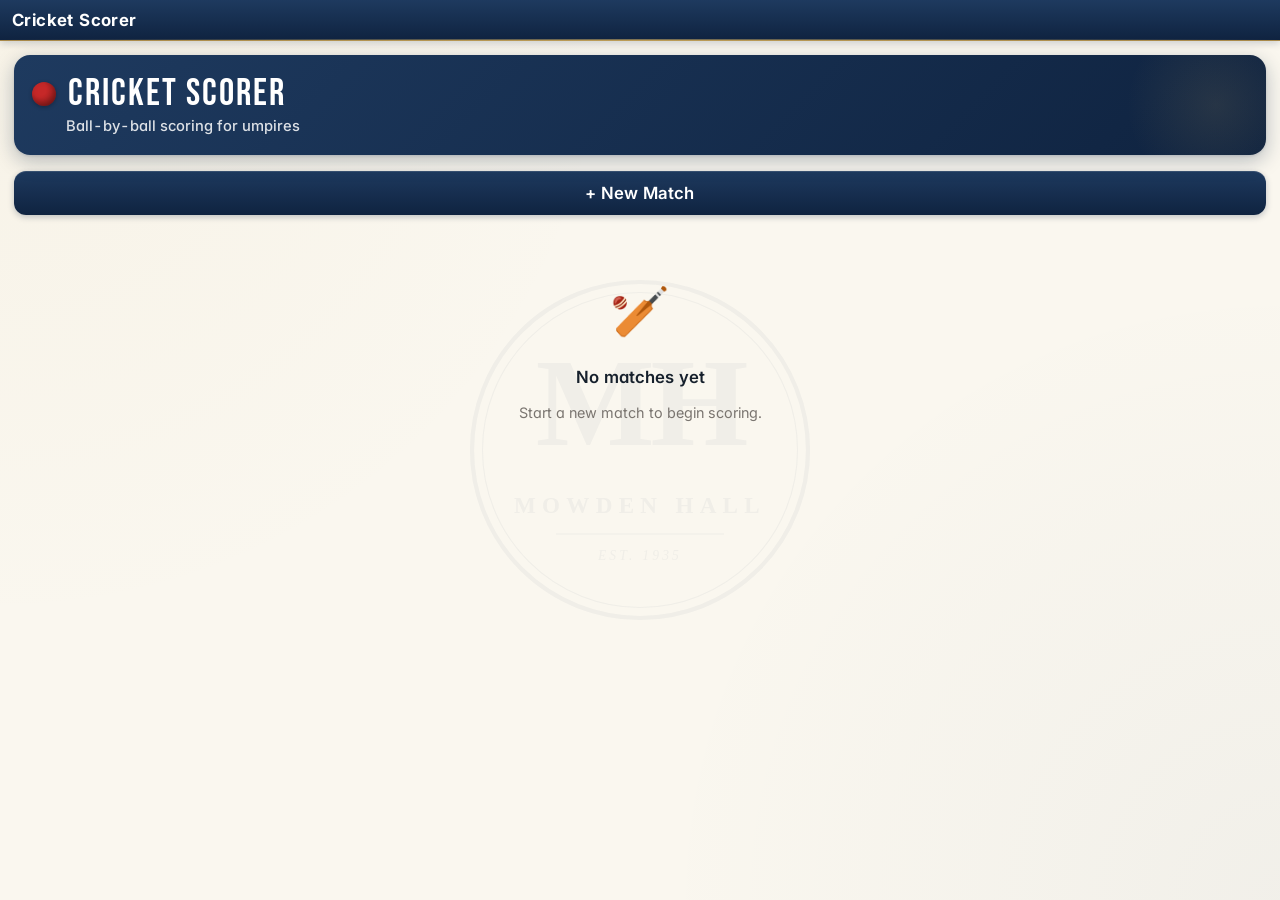
==== index.html @ ed1f0951 "Swap typography to Inter (body) + Bebas Neue (scores, hero, result banner)" ====
<!DOCTYPE html>
<html lang="en">
<head>
<meta charset="UTF-8">
<meta name="viewport" content="width=device-width, initial-scale=1.0, viewport-fit=cover, maximum-scale=1.0, user-scalable=no">
<meta name="apple-mobile-web-app-capable" content="yes">
<meta name="apple-mobile-web-app-status-bar-style" content="black-translucent">
<meta name="apple-mobile-web-app-title" content="Cricket">
<meta name="theme-color" content="#1e3a5f">
<link rel="manifest" href="manifest.json">
<link rel="apple-touch-icon" href="icon-192.png">
<link rel="preconnect" href="https://fonts.googleapis.com">
<link rel="preconnect" href="https://fonts.gstatic.com" crossorigin>
<link href="https://fonts.googleapis.com/css2?family=Bebas+Neue&family=Inter:wght@400;500;600;700;800&display=swap" rel="stylesheet">
<script src="jspdf.umd.min.js"></script>
<script src="jspdf.plugin.autotable.min.js"></script>
<title>Cricket Scorer</title>
<style>
:root {
  /* Brand */
  --navy: #1e3a5f;
  --navy-deep: #0f2340;
  --navy-mid: #2a4d7a;
  --gold: #c9a961;
  --gold-bright: #e0bb6e;
  --gold-deep: #a88848;

  /* Surfaces */
  --bg: #faf7ef;
  --bg-warm: #f3eddc;
  --card: #ffffff;

  /* Text */
  --ink: #16202c;
  --ink-soft: #3a4452;
  --muted: #7a7570;

  /* Lines */
  --line: #ebe4d2;
  --line-strong: #d8d0b8;

  /* Semantic */
  --red: #c62828;
  --red-deep: #8e1a1a;
  --green: #2e7d32;
  --live: #16c46c;
  --amber: #f9a825;

  /* Shadows */
  --shadow-sm: 0 1px 2px rgba(15, 35, 64, 0.05), 0 1px 1px rgba(15, 35, 64, 0.03);
  --shadow-md: 0 2px 6px rgba(15, 35, 64, 0.07), 0 1px 3px rgba(15, 35, 64, 0.04);
  --shadow-lg: 0 8px 24px rgba(15, 35, 64, 0.10), 0 2px 6px rgba(15, 35, 64, 0.06);
  --shadow-navy: 0 6px 20px rgba(15, 35, 64, 0.28), 0 1px 3px rgba(15, 35, 64, 0.12);
  --shadow-gold: 0 4px 14px rgba(201, 169, 97, 0.32);
}
* { box-sizing: border-box; -webkit-tap-highlight-color: transparent; }
html, body {
  margin: 0; padding: 0; height: 100%; overflow-x: hidden;
  font-family: 'Inter', -apple-system, BlinkMacSystemFont, system-ui, sans-serif;
  background: var(--bg);
  background-image:
    radial-gradient(circle at 0% 0%, rgba(201, 169, 97, 0.06) 0%, transparent 40%),
    radial-gradient(circle at 100% 100%, rgba(30, 58, 95, 0.04) 0%, transparent 40%);
  color: var(--ink);
  -webkit-user-select: none; user-select: none;
  font-size: 16px;
  font-variant-numeric: tabular-nums;
  font-feature-settings: 'tnum' 1, 'cv11' 1;
  position: relative;
  -webkit-font-smoothing: antialiased;
  -moz-osx-font-smoothing: grayscale;
}
.display-font {
  font-family: 'Bebas Neue', 'Inter', sans-serif;
  letter-spacing: 0;
}
body::before {
  content: '';
  position: fixed;
  inset: 0;
  background-image: url('logo-watermark.svg');
  background-position: center center;
  background-repeat: no-repeat;
  background-size: min(70%, 420px) auto;
  opacity: 0.045;
  pointer-events: none;
  z-index: 0;
}
.app { position: relative; z-index: 1; }
input, textarea, select { -webkit-user-select: text; user-select: text; font-family: inherit; }
.app { min-height: 100vh; min-height: 100dvh; display: flex; flex-direction: column; padding-top: env(safe-area-inset-top); padding-bottom: env(safe-area-inset-bottom); }

/* ========== HEADER ========== */
header {
  background: linear-gradient(180deg, var(--navy) 0%, var(--navy-deep) 100%);
  color: white;
  padding: 10px 12px;
  display: flex;
  align-items: center;
  gap: 6px;
  box-shadow: 0 2px 8px rgba(15, 35, 64, 0.2);
  flex-shrink: 0;
  position: relative;
  border-bottom: 1px solid var(--gold-deep);
}
header::after {
  content: ''; position: absolute; bottom: -1px; left: 0; right: 0; height: 2px;
  background: linear-gradient(90deg, transparent 0%, var(--gold) 50%, transparent 100%);
  opacity: 0.6;
}
header h1 {
  margin: 0; font-size: 1.05rem; font-weight: 700; flex: 1;
  letter-spacing: 0.4px;
}
.icon-btn {
  background: transparent; border: none; color: white; font-size: 1.3rem;
  width: 38px; height: 38px; border-radius: 10px; cursor: pointer;
  display: flex; align-items: center; justify-content: center; padding: 0;
  transition: background 0.15s;
}
.icon-btn:active { background: rgba(255,255,255,0.15); transform: scale(0.95); }

/* ========== MAIN ========== */
main { flex: 1; overflow-y: auto; padding: 14px; min-height: 0; }
main.scoring-view {
  overflow: hidden;
  padding: 10px;
  display: flex;
  flex-direction: column;
  gap: 8px;
}
main.scoring-view .card { margin-bottom: 0; padding: 10px 12px; }
main.scoring-view .scoreboard { margin-bottom: 0; padding: 12px 14px; }

/* ========== CARDS ========== */
.card {
  background: var(--card);
  border-radius: 14px;
  padding: 14px;
  margin-bottom: 12px;
  box-shadow: var(--shadow-md);
  border: 1px solid var(--line);
}
.card h2 { margin: 0 0 8px 0; font-size: 1.1rem; color: var(--navy); font-weight: 700; letter-spacing: 0.2px; }
.card h3 { margin: 0 0 8px 0; font-size: 0.72rem; color: var(--muted); font-weight: 700; text-transform: uppercase; letter-spacing: 1px; }

/* ========== BUTTONS ========== */
.btn {
  display: inline-flex; align-items: center; justify-content: center;
  padding: 12px 16px; border-radius: 12px; border: none;
  font-family: inherit; font-size: 1rem; font-weight: 600;
  cursor: pointer;
  transition: transform 0.08s ease, box-shadow 0.15s, background 0.15s;
  min-height: 44px;
  letter-spacing: 0.2px;
}
.btn:active { transform: scale(0.97); }
.btn-primary {
  background: linear-gradient(180deg, var(--navy) 0%, var(--navy-deep) 100%);
  color: white;
  box-shadow: 0 2px 6px rgba(15, 35, 64, 0.25), inset 0 1px 0 rgba(255, 255, 255, 0.12);
}
.btn-primary:active { background: var(--navy-deep); box-shadow: var(--shadow-sm); }
.btn-secondary {
  background: white; color: var(--navy);
  border: 1.5px solid var(--navy);
  box-shadow: var(--shadow-sm);
}
.btn-secondary:active { background: var(--navy); color: white; }
.btn-danger { background: var(--red); color: white; }
.btn-ghost { background: transparent; color: var(--navy); }
.btn-full { width: 100%; }
.btn-gold {
  background: linear-gradient(180deg, var(--gold-bright) 0%, var(--gold-deep) 100%);
  color: var(--navy-deep);
  box-shadow: var(--shadow-gold), inset 0 1px 0 rgba(255, 255, 255, 0.3);
}

/* ========== FORMS ========== */
input[type="text"], input[type="number"], select, textarea {
  width: 100%; padding: 11px 12px; border: 1.5px solid var(--line);
  border-radius: 10px; font-size: 1rem; background: white;
  font-family: inherit; color: var(--ink);
  transition: border-color 0.15s, box-shadow 0.15s;
}
input:focus, select:focus, textarea:focus {
  outline: none;
  border-color: var(--navy);
  box-shadow: 0 0 0 3px rgba(30, 58, 95, 0.1);
}
label { display: block; margin-bottom: 12px; font-weight: 600; color: var(--ink-soft); }
label > span { display: block; margin-bottom: 5px; font-size: 0.78rem; color: var(--muted); text-transform: uppercase; letter-spacing: 0.8px; font-weight: 700; }

.row { display: flex; gap: 8px; }
.row > * { flex: 1; }

/* ========== HOME ========== */
.home-hero {
  background: linear-gradient(135deg, var(--navy) 0%, var(--navy-deep) 100%);
  color: white;
  border-radius: 16px;
  padding: 20px 18px;
  margin-bottom: 16px;
  box-shadow: var(--shadow-navy);
  position: relative;
  overflow: hidden;
}
.home-hero::before {
  content: '';
  position: absolute; top: -40px; right: -40px;
  width: 180px; height: 180px;
  border-radius: 50%;
  background: radial-gradient(circle, rgba(201, 169, 97, 0.12) 0%, transparent 70%);
  pointer-events: none;
}
.home-hero h1 {
  margin: 0;
  font-family: 'Bebas Neue', sans-serif;
  font-size: 2.4rem; font-weight: 400; letter-spacing: 2px;
  line-height: 1;
  display: flex; align-items: center; gap: 12px;
  text-transform: uppercase;
}
.home-hero h1::before {
  content: ''; width: 24px; height: 24px; border-radius: 50%;
  background: radial-gradient(circle at 30% 30%, var(--red) 30%, var(--red-deep) 100%);
  box-shadow: inset -2px -3px 6px rgba(0,0,0,0.3), 0 1px 4px rgba(0,0,0,0.3);
  flex-shrink: 0;
}
.home-hero p { margin: 4px 0 0 34px; opacity: 0.85; font-size: 0.92rem; font-weight: 500; }

.section-label {
  font-size: 0.72rem; color: var(--muted); text-transform: uppercase;
  letter-spacing: 1.2px; font-weight: 700;
  margin: 0 0 10px 4px;
}

.match-list { display: flex; flex-direction: column; gap: 12px; }
.match-item {
  background: white;
  border-radius: 14px;
  padding: 14px;
  box-shadow: var(--shadow-md);
  cursor: pointer;
  border: 1px solid var(--line);
  border-left: 4px solid var(--gold);
  transition: transform 0.1s, box-shadow 0.15s;
  position: relative;
  overflow: hidden;
}
.match-item:active { transform: scale(0.99); box-shadow: var(--shadow-sm); }
.match-item.in-progress { border-left-color: var(--live); }
.match-item.complete { border-left-color: var(--green); }
.match-item .teams {
  font-weight: 700; font-size: 1.15rem; color: var(--navy);
  letter-spacing: 0.2px;
}
.match-item .versus {
  color: var(--gold-deep); font-weight: 600; margin: 0 6px;
  font-size: 0.9rem;
}
.match-item .meta { font-size: 0.8rem; color: var(--muted); margin-top: 3px; letter-spacing: 0.3px; }
.match-item .scores { font-size: 0.95rem; margin-top: 8px; color: var(--ink-soft); font-weight: 500; }
.match-item .scores strong { color: var(--ink); font-weight: 700; }
.match-item .result-line {
  font-weight: 700; color: var(--green); margin-top: 6px;
  font-size: 0.92rem;
}
.match-item-actions { display: flex; gap: 4px; margin-top: 10px; }

.empty-state { text-align: center; padding: 48px 16px; color: var(--muted); }
.empty-state .icon {
  font-size: 3rem; margin-bottom: 10px;
  display: inline-block;
}

/* ========== SCOREBOARD ========== */
.scoreboard {
  background: linear-gradient(135deg, var(--navy) 0%, var(--navy-deep) 100%);
  color: white;
  border-radius: 16px;
  padding: 14px 16px;
  margin-bottom: 12px;
  box-shadow: var(--shadow-navy);
  position: relative;
  overflow: hidden;
  border: 1px solid var(--navy-deep);
}
.scoreboard::before {
  content: '';
  position: absolute; top: -40%; right: -15%;
  width: 240px; height: 240px;
  background: radial-gradient(circle, rgba(201, 169, 97, 0.10) 0%, transparent 65%);
  pointer-events: none;
}
.scoreboard::after {
  content: ''; position: absolute; bottom: 0; left: 0; right: 0; height: 2px;
  background: linear-gradient(90deg, transparent 0%, var(--gold) 50%, transparent 100%);
  opacity: 0.5;
}
.scoreboard .innings-label {
  font-size: 0.7rem; opacity: 0.92;
  letter-spacing: 1.4px; text-transform: uppercase;
  font-weight: 700;
  display: flex; align-items: center; gap: 8px;
}
.scoreboard .live-dot {
  width: 7px; height: 7px; border-radius: 50%;
  background: var(--live);
  box-shadow: 0 0 8px rgba(22, 196, 108, 0.7), 0 0 14px rgba(22, 196, 108, 0.4);
  animation: livepulse 1.6s ease-in-out infinite;
  flex-shrink: 0;
}
@keyframes livepulse {
  0%, 100% { opacity: 1; transform: scale(1); }
  50% { opacity: 0.5; transform: scale(0.7); }
}
.scoreboard .main-score {
  font-family: 'Bebas Neue', sans-serif;
  font-size: 3.2rem; font-weight: 400;
  letter-spacing: 1px; line-height: 0.95;
  margin: 6px 0 2px 0;
  display: flex; align-items: baseline; flex-wrap: wrap; gap: 0;
}
.scoreboard .main-score .runs { color: white; }
.scoreboard .main-score .slash {
  color: var(--gold-bright); font-weight: 400;
  margin: 0 6px; opacity: 0.9;
}
.scoreboard .main-score .wkts { color: white; }
.scoreboard .main-score .ov {
  font-family: 'Inter', sans-serif;
  font-size: 0.95rem; opacity: 0.78; font-weight: 500;
  margin-left: 12px; letter-spacing: 0.3px;
  align-self: center;
}
.scoreboard .target {
  font-size: 0.85rem; color: var(--gold-bright); margin-top: 3px;
  font-weight: 600; letter-spacing: 0.3px;
}
.scoreboard .pair-info {
  font-size: 0.78rem; color: var(--gold-bright); margin-top: 3px;
  font-weight: 600; letter-spacing: 0.3px; opacity: 0.95;
}

/* ========== BATTERS / BOWLER ========== */
.batters-row, .bowler-row {
  display: flex; justify-content: space-between; align-items: baseline;
  padding: 5px 0;
  border-bottom: 1px solid var(--line);
  font-size: 0.95rem;
}
.batters-row:last-child, .bowler-row:last-child { border-bottom: none; }
.batters-row .name, .bowler-row .name {
  font-weight: 600; color: var(--ink);
  display: flex; align-items: center; gap: 4px;
}
.bowler-row .name::before {
  content: ''; width: 6px; height: 6px; border-radius: 50%;
  background: var(--red); flex-shrink: 0; margin-right: 2px;
}
.batters-row .stats, .bowler-row .stats {
  color: var(--ink-soft); font-weight: 600;
  font-variant-numeric: tabular-nums;
}
.batters-row.striker .name::after {
  content: '•'; color: var(--gold); margin-left: 2px; font-size: 1.1rem;
}
.batters-row.striker { background: linear-gradient(90deg, rgba(201, 169, 97, 0.08) 0%, transparent 100%); margin: 0 -12px; padding: 5px 12px; }
.batters-row.striker .stats { color: var(--navy); font-weight: 700; }

/* ========== THIS OVER ========== */
.this-over-inline {
  display: flex; align-items: center; gap: 10px;
  padding-top: 8px; margin-top: 4px;
  border-top: 1px solid var(--line);
}
.this-over-inline .ov-label {
  font-size: 0.65rem; text-transform: uppercase; letter-spacing: 1.2px;
  color: var(--muted); font-weight: 700; flex-shrink: 0;
}
.this-over { display: flex; gap: 5px; flex-wrap: wrap; align-items: center; }
.ball-pip {
  display: inline-flex; align-items: center; justify-content: center;
  min-width: 26px; height: 26px; padding: 0 6px;
  border-radius: 50%; background: var(--bg-warm);
  font-weight: 700; font-size: 0.82rem;
  border: 1px solid var(--line-strong);
  color: var(--ink-soft);
  box-shadow: var(--shadow-sm);
  animation: pipIn 0.18s ease-out;
}
@keyframes pipIn {
  from { transform: scale(0.6); opacity: 0; }
  to { transform: scale(1); opacity: 1; }
}
.ball-pip.boundary {
  background: linear-gradient(135deg, var(--navy) 0%, var(--navy-deep) 100%);
  color: var(--gold-bright);
  border-color: var(--navy-deep);
  box-shadow: 0 1px 4px rgba(15, 35, 64, 0.3);
}
.ball-pip.wicket {
  background: linear-gradient(135deg, var(--red) 0%, var(--red-deep) 100%);
  color: white; border-color: var(--red-deep);
  box-shadow: 0 1px 4px rgba(198, 40, 40, 0.4);
}
.ball-pip.extra {
  background: linear-gradient(135deg, var(--gold-bright) 0%, var(--gold-deep) 100%);
  color: var(--navy-deep); border-color: var(--gold-deep);
  font-size: 0.72rem;
}

/* ========== RUN BUTTONS ========== */
.run-grid { display: grid; grid-template-columns: repeat(3, 1fr); gap: 7px; margin-bottom: 7px; }
.run-btn {
  height: 50px; font-size: 1.3rem; font-weight: 700;
  background: linear-gradient(180deg, #ffffff 0%, #f5efde 100%);
  color: var(--navy); border: 1.5px solid var(--line-strong);
  border-radius: 12px; cursor: pointer; font-family: inherit;
  box-shadow: var(--shadow-sm), inset 0 1px 0 rgba(255,255,255,0.5);
  transition: transform 0.08s, box-shadow 0.1s;
  font-variant-numeric: tabular-nums;
}
.run-btn:active {
  transform: scale(0.96);
  background: linear-gradient(180deg, var(--navy) 0%, var(--navy-deep) 100%);
  color: white;
}
.run-btn.boundary {
  background: linear-gradient(180deg, var(--navy) 0%, var(--navy-deep) 100%);
  color: white;
  border-color: var(--navy-deep);
  box-shadow: 0 2px 6px rgba(15, 35, 64, 0.25), inset 0 1px 0 rgba(255,255,255,0.12);
}
.run-btn.boundary:active { background: var(--navy-deep); transform: scale(0.96); }
.run-btn.six {
  background: linear-gradient(180deg, var(--gold-bright) 0%, var(--gold-deep) 100%);
  color: var(--navy-deep);
  border-color: var(--gold-deep);
  box-shadow: var(--shadow-gold), inset 0 1px 0 rgba(255,255,255,0.3);
}
.run-btn.six:active { background: var(--gold-deep); transform: scale(0.96); }

/* ========== EXTRA / WICKET BUTTONS ========== */
.extra-grid { display: grid; grid-template-columns: repeat(5, 1fr); gap: 5px; }
.extra-btn {
  height: 42px; font-size: 0.9rem; font-weight: 700;
  background: linear-gradient(180deg, #ffffff 0%, #fdf9ed 100%);
  color: var(--navy-deep);
  border: 1.5px solid var(--gold);
  border-radius: 10px; cursor: pointer; font-family: inherit;
  box-shadow: var(--shadow-sm);
  letter-spacing: 0.3px;
  transition: transform 0.08s, background 0.1s;
}
.extra-btn:active {
  background: linear-gradient(180deg, var(--gold-bright) 0%, var(--gold-deep) 100%);
  transform: scale(0.95);
}
.extra-btn.wicket {
  border-color: var(--red); color: var(--red);
  background: linear-gradient(180deg, #ffffff 0%, #fdebeb 100%);
}
.extra-btn.wicket:active {
  background: linear-gradient(180deg, var(--red) 0%, var(--red-deep) 100%);
  color: white;
}

/* ========== ACTION BAR ========== */
.action-bar {
  background: transparent;
  padding: 0;
  display: flex; gap: 6px;
  flex-shrink: 0;
}
.action-bar .btn { flex: 1; padding: 9px; font-size: 0.88rem; min-height: 38px; letter-spacing: 0.3px; }

/* ========== MODAL ========== */
.modal-backdrop {
  position: fixed; inset: 0; background: rgba(15, 35, 64, 0.55);
  z-index: 100; display: flex; align-items: flex-end; justify-content: center;
  backdrop-filter: blur(4px); -webkit-backdrop-filter: blur(4px);
  animation: fadeIn 0.18s ease;
}
@keyframes fadeIn { from { opacity: 0; } to { opacity: 1; } }
.modal {
  background: var(--bg); border-radius: 20px 20px 0 0;
  width: 100%; max-width: 500px;
  padding: 18px;
  padding-bottom: calc(18px + env(safe-area-inset-bottom));
  max-height: 88vh; overflow-y: auto;
  box-shadow: 0 -8px 30px rgba(15, 35, 64, 0.2);
  animation: slideUp 0.22s cubic-bezier(0.16, 1, 0.3, 1);
  border-top: 3px solid var(--gold);
}
@keyframes slideUp { from { transform: translateY(20px); opacity: 0.5; } to { transform: translateY(0); opacity: 1; } }
.modal h2 { margin: 0 0 12px 0; color: var(--navy); font-weight: 700; letter-spacing: 0.2px; font-size: 1.2rem; }
.modal-grid { display: grid; grid-template-columns: 1fr 1fr; gap: 8px; }
.modal-grid .btn { width: 100%; }
.modal-list { display: flex; flex-direction: column; gap: 6px; }
.modal-list .btn { justify-content: flex-start; }

/* ========== TOAST ========== */
.toast {
  position: fixed; bottom: calc(80px + env(safe-area-inset-bottom));
  left: 50%; transform: translateX(-50%);
  background: linear-gradient(180deg, var(--navy) 0%, var(--navy-deep) 100%);
  color: white; padding: 11px 18px; border-radius: 100px;
  z-index: 200; font-size: 0.9rem; font-weight: 600;
  box-shadow: var(--shadow-navy);
  border: 1px solid var(--navy-deep);
  animation: toast-in 0.2s ease;
}
@keyframes toast-in { from { opacity: 0; transform: translate(-50%, 8px); } to { opacity: 1; transform: translate(-50%, 0); } }

/* ========== FREE HIT ========== */
.free-hit-banner {
  background: linear-gradient(90deg, var(--gold) 0%, var(--gold-bright) 50%, var(--gold) 100%);
  color: var(--navy-deep);
  padding: 8px 14px; border-radius: 10px; margin-bottom: 0;
  font-weight: 800; font-size: 0.85rem; text-align: center;
  letter-spacing: 1.5px; text-transform: uppercase;
  box-shadow: var(--shadow-gold);
  animation: freeHitPulse 1.8s ease-in-out infinite;
}
@keyframes freeHitPulse {
  0%, 100% { box-shadow: 0 0 0 0 rgba(201, 169, 97, 0.5), var(--shadow-md); }
  50% { box-shadow: 0 0 0 6px rgba(201, 169, 97, 0), var(--shadow-md); }
}

/* ========== SCORECARD ========== */
.result-banner {
  background: linear-gradient(135deg, var(--gold-bright) 0%, var(--gold) 50%, var(--gold-deep) 100%);
  color: var(--navy-deep);
  border-radius: 16px;
  padding: 18px 16px;
  margin-bottom: 14px;
  text-align: center;
  box-shadow: var(--shadow-gold);
  position: relative; overflow: hidden;
  border: 1px solid var(--gold-deep);
}
.result-banner::before {
  content: ''; position: absolute; inset: 0;
  background: radial-gradient(ellipse at top, rgba(255,255,255,0.25) 0%, transparent 50%);
  pointer-events: none;
}
.result-banner h2 {
  margin: 0; color: var(--navy-deep);
  font-family: 'Bebas Neue', sans-serif;
  font-weight: 400; font-size: 1.6rem; letter-spacing: 1.5px;
  text-shadow: 0 1px 0 rgba(255,255,255,0.3);
  text-transform: uppercase;
}
.result-banner .label {
  font-size: 0.7rem; text-transform: uppercase; letter-spacing: 2px;
  margin-bottom: 4px; opacity: 0.65; font-weight: 700;
}

.innings-header {
  background: linear-gradient(90deg, var(--navy) 0%, var(--navy-mid) 100%);
  color: white;
  padding: 10px 14px;
  border-radius: 10px 10px 0 0;
  margin: 0 -14px 12px -14px;
  font-weight: 700;
  letter-spacing: 0.3px;
  display: flex; justify-content: space-between; align-items: baseline;
  border-bottom: 2px solid var(--gold);
}
.innings-header .team { font-size: 1rem; }
.innings-header .innings-score {
  font-family: 'Bebas Neue', sans-serif;
  font-size: 1.35rem; font-weight: 400; letter-spacing: 0.5px;
}

.scorecard-table { width: 100%; border-collapse: collapse; font-size: 0.92rem; }
.scorecard-table th, .scorecard-table td { padding: 7px 4px; text-align: left; border-bottom: 1px solid var(--line); }
.scorecard-table th { color: var(--muted); font-weight: 700; font-size: 0.68rem; text-transform: uppercase; letter-spacing: 1px; }
.scorecard-table td { color: var(--ink); }
.scorecard-table tbody tr:hover { background: var(--bg-warm); }
.scorecard-table td.num { text-align: right; font-variant-numeric: tabular-nums; font-weight: 600; }
.scorecard-table th.num { text-align: right; }
.scorecard-table td.name { font-weight: 600; color: var(--navy); }
.scorecard-table td.how-out { color: var(--muted); font-size: 0.85rem; font-style: italic; }

/* ========== MISC ========== */
.muted { color: var(--muted); font-size: 0.9rem; }
.center { text-align: center; }
hr { border: none; border-top: 1px solid var(--line); margin: 14px 0; }
.divider { height: 1px; background: var(--line); margin: 10px 0; }

/* ========== PILLS ========== */
.pill {
  display: inline-flex; align-items: center; gap: 4px;
  padding: 3px 9px; border-radius: 100px; font-size: 0.7rem; font-weight: 700;
  text-transform: uppercase; letter-spacing: 0.8px;
}
.pill-live {
  background: linear-gradient(135deg, var(--live) 0%, #0ea65a 100%);
  color: white;
  box-shadow: 0 1px 4px rgba(22, 196, 108, 0.3);
}
.pill-live::before {
  content: ''; width: 5px; height: 5px; background: white; border-radius: 50%;
  animation: livepulse 1.6s ease-in-out infinite;
}
.pill-done { background: var(--ink-soft); color: white; }
.pill-paused { background: linear-gradient(135deg, var(--gold-bright), var(--gold-deep)); color: var(--navy-deep); }
</style>
</head>
<body>
<div class="app" id="app"></div>
<script>
// =========================================================================
// STATE
// =========================================================================
let matches = [];      // all saved matches
let match = null;      // currently loaded match
let view = 'home';     // 'home' | 'setup' | 'scoring' | 'scorecard'
let modal = null;      // null or { type, data }
let toast = null;      // null or string
let stateHistory = []; // for undo — snapshots of match state

// =========================================================================
// STORAGE
// =========================================================================
const STORAGE_KEY = 'cricket-scoring-v1';
function saveAll() {
  try {
    localStorage.setItem(STORAGE_KEY, JSON.stringify({ matches }));
  } catch (e) { console.error('Save failed', e); }
}
function loadAll() {
  try {
    const raw = localStorage.getItem(STORAGE_KEY);
    if (raw) {
      const data = JSON.parse(raw);
      matches = data.matches || [];
      // Backward-compat: default to 2 innings for matches saved before this option existed
      matches.forEach(m => {
        if (m.totalInnings == null) m.totalInnings = 2;
        if (m.widePenalty == null) m.widePenalty = 1;
        if (m.noBallPenalty == null) m.noBallPenalty = 1;
        if (m.wideRebowled == null) m.wideRebowled = true;
        if (m.noBallRebowled == null) m.noBallRebowled = true;
      });
    }
  } catch (e) { console.error('Load failed', e); matches = []; }
}
function upsertMatch() {
  if (!match) return;
  match.updatedAt = new Date().toISOString();
  const idx = matches.findIndex(m => m.id === match.id);
  if (idx >= 0) matches[idx] = match;
  else matches.unshift(match);
  saveAll();
}

// =========================================================================
// MATCH CREATION
// =========================================================================
function createMatch(opts) {
  const now = new Date();
  const m = {
    id: 'match-' + now.getTime(),
    format: opts.format,                    // 'standard' | 'pairs'
    teamA: opts.teamA || 'Home',
    teamB: opts.teamB || 'Away',
    oversTotal: opts.oversTotal || 20,
    wicketsToOut: opts.wicketsToOut || 10,
    totalInnings: opts.totalInnings || 2,   // 1 or 2
    playersA: opts.playersA || [],
    playersB: opts.playersB || [],
    pairsConfig: opts.format === 'pairs' ? {
      pairCount: opts.pairCount || 5,
      oversPerPair: opts.oversPerPair || 4,
      runsPerWicket: -5,
      startScore: opts.startScore || 0,
    } : null,
    widePenalty: opts.widePenalty != null ? opts.widePenalty : 1,
    noBallPenalty: opts.noBallPenalty != null ? opts.noBallPenalty : 1,
    wideRebowled: opts.wideRebowled != null ? opts.wideRebowled : true,
    noBallRebowled: opts.noBallRebowled != null ? opts.noBallRebowled : true,
    tossWonBy: opts.tossWonBy,              // 'a' | 'b'
    battingFirst: opts.battingFirst,        // 'a' | 'b'
    innings: [],
    currentInnings: 0,
    result: null,
    createdAt: now.toISOString(),
    updatedAt: now.toISOString(),
  };
  m.innings.push(createInnings(m, m.battingFirst));
  return m;
}

function createInnings(m, battingTeam) {
  const players = battingTeam === 'a' ? m.playersA : m.playersB;
  const fielders = battingTeam === 'a' ? m.playersB : m.playersA;
  const ing = {
    battingTeam,
    score: m.format === 'pairs' ? m.pairsConfig.startScore : 0,
    runs: 0,                  // actual runs scored (separate from score for pairs)
    wickets: 0,
    ballsBowled: 0,           // legal balls
    extras: { wides: 0, noBalls: 0, byes: 0, legByes: 0, penalty: 0 },
    striker: 0,
    nonStriker: 1,
    batters: players.map((name, idx) => ({
      idx, name: name || `Batter ${idx+1}`,
      runs: 0, balls: 0, fours: 0, sixes: 0,
      out: false, howOut: null, in: idx < 2,
    })),
    currentBowler: null,
    previousBowler: null,
    bowlers: fielders.map((name, idx) => ({
      idx, name: name || `Bowler ${idx+1}`,
      balls: 0, runs: 0, wickets: 0, maidens: 0,
      runsThisOver: 0, ballsThisOver: 0,
    })),
    balls: [],               // log of every delivery
    thisOver: [],            // current over pips for display
    freeHit: false,
    complete: false,
  };
  if (m.format === 'pairs') {
    ing.currentPair = 0;
    ing.pairs = [];
    for (let i = 0; i < m.pairsConfig.pairCount; i++) {
      ing.pairs.push({
        idx: i,
        batters: [i*2, i*2+1],
        runs: 0, wickets: 0,
        ballsBowled: 0, complete: false,
      });
    }
  }
  return ing;
}

// =========================================================================
// SCORING LOGIC
// =========================================================================
function snapshot() {
  stateHistory.push(JSON.stringify(match));
  if (stateHistory.length > 30) stateHistory.shift();
}
function undo() {
  if (stateHistory.length === 0) { showToast('Nothing to undo'); return; }
  const prev = stateHistory.pop();
  match = JSON.parse(prev);
  upsertMatch();
  render();
}

function currentInnings() { return match.innings[match.currentInnings]; }
function currentPair() {
  const ing = currentInnings();
  if (match.format !== 'pairs') return null;
  return ing.pairs[ing.currentPair];
}
function striker() { const ing = currentInnings(); return ing.batters[ing.striker]; }
function nonStriker() { const ing = currentInnings(); return ing.batters[ing.nonStriker]; }
function bowler() {
  const ing = currentInnings();
  if (ing.currentBowler == null) return null;
  return ing.bowlers[ing.currentBowler];
}

function needBowler() { return currentInnings().currentBowler == null; }

function addRuns(runs, isExtra) {
  if (needBowler()) { promptBowler(); return; }
  snapshot();
  const ing = currentInnings();
  const b = bowler();
  const s = striker();
  ing.thisOver.push({ runs, type: 'runs' });
  ing.balls.push({ over: oversCompletedDisplay(b.balls).whole, ballInOver: oversCompletedDisplay(b.balls).part + 1, batter: s.idx, bowler: b.idx, runs, type: 'runs' });
  s.runs += runs;
  s.balls += 1;
  if (runs === 4) s.fours += 1;
  if (runs === 6) s.sixes += 1;
  b.runs += runs;
  b.balls += 1;
  b.runsThisOver += runs;
  b.ballsThisOver += 1;
  ing.runs += runs;
  ing.score += runs;
  ing.ballsBowled += 1;
  if (match.format === 'pairs') {
    const p = currentPair();
    p.runs += runs;
    p.ballsBowled += 1;
  }
  if (runs % 2 === 1) swapStrike();
  ing.freeHit = false;
  postBall();
}

function addExtra(type, runs) {
  if (needBowler()) { promptBowler(); return; }
  snapshot();
  const ing = currentInnings();
  const b = bowler();
  const s = striker();
  // type: 'wd' | 'nb' | 'b' | 'lb'
  // runs: total runs on the delivery (for wd/nb, the +runs ON TOP of the 1-run penalty; for b/lb, just the byes)
  let label = '';
  if (type === 'wd') {
    const widePenalty = match.widePenalty != null ? match.widePenalty : 1;
    const wideRuns = widePenalty + runs;
    ing.extras.wides += wideRuns;
    ing.runs += wideRuns;
    ing.score += wideRuns;
    b.runs += wideRuns;
    b.runsThisOver += wideRuns;
    if (match.format === 'pairs') {
      const p = currentPair();
      p.runs += wideRuns;
    }
    label = runs > 0 ? `${wideRuns}wd` : (widePenalty > 1 ? `${widePenalty}wd` : 'wd');
    if (runs % 2 === 1) swapStrike();
    ing.thisOver.push({ runs: wideRuns, type: 'extra', label });
    ing.balls.push({ batter: s.idx, bowler: b.idx, runs: wideRuns, type: 'wide', label });
    // If not re-bowled, count as a ball
    if (match.wideRebowled === false) {
      b.balls += 1;
      b.ballsThisOver += 1;
      ing.ballsBowled += 1;
      if (match.format === 'pairs') currentPair().ballsBowled += 1;
    }
  } else if (type === 'nb') {
    const nbPenalty = match.noBallPenalty != null ? match.noBallPenalty : 1;
    const nbRuns = nbPenalty + runs;
    ing.extras.noBalls += nbPenalty;
    ing.runs += nbRuns;
    ing.score += nbRuns;
    b.runs += nbRuns;
    b.runsThisOver += nbRuns;
    s.balls += 1;     // striker faces a no-ball
    s.runs += runs;   // runs off the bat
    if (match.format === 'pairs') {
      const p = currentPair();
      p.runs += nbRuns;
    }
    label = runs > 0 ? `${nbRuns}nb` : (nbPenalty > 1 ? `${nbPenalty}nb` : 'nb');
    if (runs % 2 === 1) swapStrike();
    ing.thisOver.push({ runs: nbRuns, type: 'extra', label });
    ing.balls.push({ batter: s.idx, bowler: b.idx, runs: nbRuns, type: 'noball', label });
    ing.freeHit = true;
    // If not re-bowled, count as a ball
    if (match.noBallRebowled === false) {
      b.balls += 1;
      b.ballsThisOver += 1;
      ing.ballsBowled += 1;
      if (match.format === 'pairs') currentPair().ballsBowled += 1;
    }
  } else if (type === 'b') {
    ing.extras.byes += runs;
    ing.runs += runs;
    ing.score += runs;
    b.balls += 1;
    b.ballsThisOver += 1;
    s.balls += 1;
    ing.ballsBowled += 1;
    if (match.format === 'pairs') {
      const p = currentPair();
      p.runs += runs;
      p.ballsBowled += 1;
    }
    label = `${runs}b`;
    if (runs % 2 === 1) swapStrike();
    ing.thisOver.push({ runs, type: 'extra', label });
    ing.balls.push({ batter: s.idx, bowler: b.idx, runs, type: 'bye', label });
    ing.freeHit = false;
  } else if (type === 'lb') {
    ing.extras.legByes += runs;
    ing.runs += runs;
    ing.score += runs;
    b.balls += 1;
    b.ballsThisOver += 1;
    s.balls += 1;
    ing.ballsBowled += 1;
    if (match.format === 'pairs') {
      const p = currentPair();
      p.runs += runs;
      p.ballsBowled += 1;
    }
    label = `${runs}lb`;
    if (runs % 2 === 1) swapStrike();
    ing.thisOver.push({ runs, type: 'extra', label });
    ing.balls.push({ batter: s.idx, bowler: b.idx, runs, type: 'legbye', label });
    ing.freeHit = false;
  }
  postBall();
}

function addWicket(howOut, batterOutPos, runsCompleted, crossed, fielderName) {
  // batterOutPos: 'striker' | 'non-striker' (mostly striker; non-striker only for run out)
  // runsCompleted: runs taken before wicket (run-outs etc.)
  // crossed: true if batters crossed before catch/run-out (affects who is on strike next)
  // fielderName: catcher's name for Caught dismissals (or null)
  if (needBowler()) { promptBowler(); return; }
  snapshot();
  const ing = currentInnings();
  const b = bowler();
  const s = striker();
  const ns = nonStriker();
  const runs = runsCompleted || 0;

  // Add the completed runs first (to striker, since they hit the ball)
  s.runs += runs;
  b.runs += runs;
  b.runsThisOver += runs;
  ing.runs += runs;
  ing.score += runs;
  if (match.format === 'pairs') {
    const p = currentPair();
    p.runs += runs;
  }

  // Mark batter out
  const outBatter = batterOutPos === 'striker' ? s : ns;
  outBatter.out = true;
  outBatter.howOut = formatHowOut(howOut, b.name, fielderName);

  // Ball counts as bowled (unless wicket on a wide/NB — handled separately)
  s.balls += 1;
  b.balls += 1;
  b.ballsThisOver += 1;
  ing.ballsBowled += 1;
  ing.wickets += 1;
  if (match.format === 'pairs') {
    const p = currentPair();
    p.ballsBowled += 1;
    p.wickets += 1;
    p.runs += match.pairsConfig.runsPerWicket;  // -5
    ing.score += match.pairsConfig.runsPerWicket;
  }

  // Bowler gets credit unless run-out / obstructing / retired-out etc.
  const bowlerCredit = !['Run out', 'Retired', 'Obstructing'].includes(howOut);
  if (bowlerCredit) b.wickets += 1;

  ing.thisOver.push({ runs, type: 'wicket', label: 'W' });
  ing.balls.push({ batter: outBatter.idx, bowler: b.idx, runs, type: 'wicket', howOut: outBatter.howOut, label: 'W' });

  ing.freeHit = false;

  // Check if all out / end of innings (standard format)
  if (match.format === 'standard' && ing.wickets >= match.wicketsToOut) {
    endInnings();
    upsertMatch();
    render();
    return;
  }

  // Pairs cricket: batter doesn't leave — they keep batting, just lose 5 runs
  if (match.format === 'pairs') {
    outBatter.out = false;
    outBatter.howOut = null;
    // Handle strike: swap if odd runs, or if batters crossed
    if (runs % 2 === 1) swapStrike();
    if (crossed && runs % 2 === 0) swapStrike();
    postBall();
    return;
  }

  // Standard: prompt for new batter, passing crossed info for strike rotation
  promptNewBatter(batterOutPos, crossed);
}

function swapStrike() {
  const ing = currentInnings();
  [ing.striker, ing.nonStriker] = [ing.nonStriker, ing.striker];
}

function formatHowOut(method, bowlerName, fielderName) {
  if (method === 'Bowled') return `b ${bowlerName}`;
  if (method === 'LBW') return `lbw b ${bowlerName}`;
  if (method === 'Caught') {
    if (!fielderName || fielderName === bowlerName) return `c & b ${bowlerName}`;
    return `c ${fielderName} b ${bowlerName}`;
  }
  if (method === 'Stumped') return `st b ${bowlerName}`;
  if (method === 'Run out') return fielderName ? `run out (${fielderName})` : 'run out';
  if (method === 'Hit wicket') return `hit wicket b ${bowlerName}`;
  if (method === 'Retired') return 'retired';
  return method;
}

function postBall() {
  // Check end of over (6 legal balls)
  const ing = currentInnings();
  const b = bowler();
  if (b && b.ballsThisOver === 6) endOver();
  // Check pairs cricket: end of pair's overs?
  if (match.format === 'pairs') {
    const p = currentPair();
    const oversBowled = Math.floor(p.ballsBowled / 6);
    if (oversBowled >= match.pairsConfig.oversPerPair && p.ballsBowled % 6 === 0) {
      p.complete = true;
      if (ing.currentPair + 1 < match.pairsConfig.pairCount) {
        ing.currentPair += 1;
        const np = currentPair();
        ing.striker = np.batters[0];
        ing.nonStriker = np.batters[1];
        ing.batters[ing.striker].in = true;
        ing.batters[ing.nonStriker].in = true;
        showToast(`Pair ${ing.currentPair + 1} of ${match.pairsConfig.pairCount} at the crease`);
      } else {
        endInnings();
        upsertMatch();
        render();
        return;
      }
    }
  }
  // Check overs completed in standard
  if (match.format === 'standard') {
    if (Math.floor(ing.ballsBowled / 6) >= match.oversTotal && ing.ballsBowled % 6 === 0) {
      endInnings();
      upsertMatch();
      render();
      return;
    }
  }
  // Check 2nd innings target reached
  if (match.currentInnings === 1) {
    const target = matchTarget();
    if (ing.score >= target) {
      endInnings();
      upsertMatch();
      render();
      return;
    }
  }
  upsertMatch();
  render();
}

function endOver() {
  const ing = currentInnings();
  const b = bowler();
  if (b.runsThisOver === 0 && b.ballsThisOver === 6) b.maidens += 1;
  b.runsThisOver = 0;
  b.ballsThisOver = 0;
  ing.thisOver = [];
  swapStrike();
  ing.previousBowler = ing.currentBowler;
  ing.currentBowler = null;
}

function endInnings() {
  const ing = currentInnings();
  ing.complete = true;
  if (match.currentInnings + 1 < match.totalInnings) {
    // Start next innings
    match.currentInnings += 1;
    const next = match.battingFirst === 'a' ? 'b' : 'a';
    match.innings.push(createInnings(match, next));
    showToast('Innings complete — next innings starting');
  } else {
    // Match over
    determineResult();
    showToast('Match over');
  }
}

function matchTarget() {
  if (match.currentInnings === 0) return null;
  return match.innings[0].score + 1;
}

function determineResult() {
  if (match.totalInnings === 1) {
    const ing = match.innings[0];
    const team = ing.battingTeam === 'a' ? match.teamA : match.teamB;
    match.result = `${team} scored ${ing.score}/${ing.wickets} in ${oversString(ing.ballsBowled)} overs`;
    return;
  }
  const a = match.innings[0].score;
  const b = match.innings[1].score;
  const teamA = match.battingFirst === 'a' ? match.teamA : match.teamB;
  const teamB = match.battingFirst === 'a' ? match.teamB : match.teamA;
  if (a > b) match.result = `${teamA} won by ${a - b} runs`;
  else if (b > a) {
    const wktsLeft = match.format === 'standard' ? (match.wicketsToOut - match.innings[1].wickets) : '—';
    match.result = `${teamB} won` + (match.format === 'standard' ? ` by ${wktsLeft} wickets` : '');
  } else match.result = 'Match tied';
}

// =========================================================================
// HELPERS
// =========================================================================
function oversCompletedDisplay(balls) {
  return { whole: Math.floor(balls / 6), part: balls % 6 };
}
function oversString(balls) {
  const d = oversCompletedDisplay(balls);
  return d.part === 0 ? `${d.whole}` : `${d.whole}.${d.part}`;
}
function showToast(msg) {
  toast = msg;
  render();
  setTimeout(() => { toast = null; render(); }, 1800);
}

// =========================================================================
// PROMPTS / MODALS
// =========================================================================
function promptBowler(isReplacement) {
  const ing = currentInnings();
  const available = ing.bowlers.filter(b => b.idx !== ing.previousBowler || isReplacement);
  modal = { type: 'select-bowler', data: { bowlers: available } };
  render();
}
function pickBowler(idx) {
  const ing = currentInnings();
  ing.currentBowler = idx;
  closeModal();
}
function promptNewBatter(position, crossed) {
  const ing = currentInnings();
  const available = ing.batters.filter(b => !b.out && !b.in);
  if (available.length === 0) {
    endInnings();
    upsertMatch();
    closeModal();
    render();
    return;
  }
  modal = { type: 'select-batter', data: { batters: available, position, crossed } };
  render();
}
function pickBatter(idx, position, crossed) {
  const ing = currentInnings();
  ing.batters[idx].in = true;
  // If batters crossed, the not-out batter has moved to the dismissed batter's end,
  // and the new batter takes the vacant end.
  if (position === 'striker') {
    if (crossed) {
      ing.striker = ing.nonStriker;
      ing.nonStriker = idx;
    } else {
      ing.striker = idx;
    }
  } else {  // non-striker out
    if (crossed) {
      ing.nonStriker = ing.striker;
      ing.striker = idx;
    } else {
      ing.nonStriker = idx;
    }
  }
  closeModal();
  postBall();
}
function promptExtraRuns(extraType) {
  modal = { type: 'extra-runs', data: { extraType } };
  render();
}
function promptWicket() {
  modal = { type: 'wicket-method' };
  render();
}
function pickWicketMethod(method) {
  if (method === 'Caught') {
    const ing = currentInnings();
    modal = { type: 'wicket-fielder', data: { method, fielders: ing.bowlers, bowlerIdx: ing.currentBowler } };
  } else if (method === 'Run out') {
    modal = { type: 'wicket-run-out', data: { method, runsCompleted: 0, batterOutPos: null } };
  } else {
    modal = { type: 'wicket-confirm', data: { method } };
  }
  render();
}
function pickFielder(fielderName) {
  // Called after Caught — proceed to crossed question
  modal = { type: 'wicket-crossed', data: { method: 'Caught', batterOutPos: 'striker', runsCompleted: 0, fielderName } };
  render();
}
function promptCrossed(data) {
  modal = { type: 'wicket-crossed', data };
  render();
}
function closeModal() { modal = null; render(); }

// =========================================================================
// RENDER
// =========================================================================
function render() {
  const app = document.getElementById('app');
  let html = '';
  if (view === 'home') html = renderHome();
  else if (view === 'setup') html = renderSetup();
  else if (view === 'scoring') html = renderScoring();
  else if (view === 'scorecard') html = renderScorecard();
  if (modal) html += renderModal();
  if (toast) html += `<div class="toast">${escapeHtml(toast)}</div>`;
  app.innerHTML = html;
  attachEventHandlers();
}

function escapeHtml(s) { return String(s).replace(/[&<>"]/g, c => ({'&':'&amp;','<':'&lt;','>':'&gt;','"':'&quot;'}[c])); }

function renderHome() {
  return `
    <header>
      <h1>Cricket Scorer</h1>
    </header>
    <main>
      <div class="home-hero">
        <h1>Cricket Scorer</h1>
        <p>Ball-by-ball scoring for umpires</p>
      </div>
      <button class="btn btn-primary btn-full" data-action="new-match" style="margin-bottom:18px; font-size:1.05rem;">+ New Match</button>
      ${matches.length === 0 ? `
        <div class="empty-state">
          <div class="icon">🏏</div>
          <p style="font-weight:600; color:var(--ink); font-size:1.05rem;">No matches yet</p>
          <p class="muted">Start a new match to begin scoring.</p>
        </div>
      ` : `
        <div class="section-label">Recent matches</div>
        <div class="match-list">
          ${matches.map(renderMatchItem).join('')}
        </div>
      `}
      <div style="height:40px;"></div>
    </main>
  `;
}

function renderMatchItem(m) {
  const date = new Date(m.createdAt).toLocaleDateString('en-GB', { day: 'numeric', month: 'short' });
  const status = m.result ? 'complete' : 'in-progress';
  const pill = m.result ? `<span class="pill pill-done">Final</span>` : `<span class="pill pill-live">Live</span>`;
  const scoreLines = m.innings.map(ing => {
    const team = ing.battingTeam === 'a' ? m.teamA : m.teamB;
    return `<strong>${escapeHtml(team)}</strong> ${ing.score}/${ing.wickets} (${oversString(ing.ballsBowled)})`;
  }).join(' &nbsp;·&nbsp; ');
  const fmtLabel = m.format === 'pairs'
    ? `Pairs · ${m.pairsConfig.pairCount}×${m.pairsConfig.oversPerPair} ov`
    : `${m.oversTotal} ov`;
  return `
    <div class="match-item ${status}" data-action="open-match" data-id="${m.id}">
      <div style="display:flex; justify-content:space-between; align-items:start; gap:8px;">
        <div style="flex:1; min-width:0;">
          <div class="teams">${escapeHtml(m.teamA)}<span class="versus">vs</span>${escapeHtml(m.teamB)}</div>
          <div class="meta">${date} · ${fmtLabel}${m.totalInnings === 1 ? ' · 1 innings' : ''}</div>
        </div>
        ${pill}
      </div>
      <div class="scores">${scoreLines}</div>
      ${m.result ? `<div class="result-line">${escapeHtml(m.result)}</div>` : ''}
      <div class="match-item-actions">
        <button class="btn btn-ghost" data-action="delete-match" data-id="${m.id}" style="padding:6px 10px; font-size:0.8rem; color:var(--red); min-height:auto;">Delete</button>
      </div>
    </div>
  `;
}

function renderSetup() {
  return `
    <header>
      <button class="icon-btn" data-action="goto-home">←</button>
      <h1>New Match</h1>
    </header>
    <main>
      <div class="card">
        <label>
          <span>Format</span>
          <select id="format">
            <option value="standard">Standard (Limited Overs)</option>
            <option value="pairs">Pairs Cricket</option>
          </select>
        </label>
        <label>
          <span>Number of innings</span>
          <select id="totalInnings">
            <option value="2">2 — both teams bat</option>
            <option value="1">1 — one team bats only</option>
          </select>
        </label>
        <div class="row">
          <label><span>Team A</span><input type="text" id="teamA" placeholder="Home" value="Mowden"></label>
          <label><span>Team B</span><input type="text" id="teamB" placeholder="Away"></label>
        </div>
        <label>
          <span>Overs per innings</span>
          <input type="number" id="oversTotal" value="20" min="1" max="100">
        </label>
        <div id="standard-opts">
          <label>
            <span>Wickets to all out</span>
            <input type="number" id="wicketsToOut" value="10" min="1" max="11">
          </label>
        </div>
        <div id="pairs-opts" style="display:none;">
          <div class="row">
            <label><span>Number of pairs</span><input type="number" id="pairCount" value="5" min="1" max="11"></label>
            <label><span>Overs per pair</span><input type="number" id="oversPerPair" value="4" min="1" max="20"></label>
          </div>
          <label>
            <span>Pair start score (most schools: 0; some: 200)</span>
            <input type="number" id="startScore" value="0">
          </label>
        </div>
        <label>
          <span>Player names — Team A (one per line, optional)</span>
          <textarea id="playersA" rows="6" placeholder="Leave blank to use Batter 1, Batter 2..." style="width:100%; padding:12px; border:1.5px solid var(--line); border-radius:8px; font-size:1rem; font-family:inherit; resize:vertical;"></textarea>
        </label>
        <label>
          <span>Player names — Team B</span>
          <textarea id="playersB" rows="6" placeholder="Leave blank to use Bowler 1, Bowler 2..." style="width:100%; padding:12px; border:1.5px solid var(--line); border-radius:8px; font-size:1rem; font-family:inherit; resize:vertical;"></textarea>
        </label>
        <label>
          <span>Batting first</span>
          <select id="battingFirst">
            <option value="a">Team A</option>
            <option value="b">Team B</option>
          </select>
        </label>
        <div class="section-label" style="margin-top:14px; margin-bottom:4px;">Extras rules</div>
        <div class="row">
          <label><span>Wide penalty (runs)</span><input type="number" id="widePenalty" value="1" min="1" max="5"></label>
          <label><span>No-ball penalty (runs)</span><input type="number" id="noBallPenalty" value="1" min="1" max="5"></label>
        </div>
        <label style="display:flex; align-items:center; gap:10px; margin-bottom:8px; font-weight:600;">
          <input type="checkbox" id="wideRebowled" checked style="width:auto; margin:0;">
          <span style="margin:0; text-transform:none; letter-spacing:0; font-size:0.95rem; color:var(--ink-soft); font-weight:500;">Wides are re-bowled (don't count as a ball)</span>
        </label>
        <label style="display:flex; align-items:center; gap:10px; margin-bottom:4px; font-weight:600;">
          <input type="checkbox" id="noBallRebowled" checked style="width:auto; margin:0;">
          <span style="margin:0; text-transform:none; letter-spacing:0; font-size:0.95rem; color:var(--ink-soft); font-weight:500;">No-balls are re-bowled (don't count as a ball)</span>
        </label>
      </div>
      <button class="btn btn-primary btn-full" data-action="start-match">Start Match</button>
      <div style="height:40px;"></div>
    </main>
  `;
}

function renderScoring() {
  const ing = currentInnings();
  const b = bowler();
  const s = striker();
  const ns = nonStriker();
  const teamName = ing.battingTeam === 'a' ? match.teamA : match.teamB;
  const inningsLabel = `${teamName} — ${match.currentInnings === 0 ? '1st' : '2nd'} innings`;
  const targetLine = match.currentInnings === 1 ? renderTarget() : '';
  const pairLine = match.format === 'pairs' ? renderPairInfo() : '';

  return `
    <header>
      <button class="icon-btn" data-action="goto-home">←</button>
      <h1>${escapeHtml(match.teamA)} v ${escapeHtml(match.teamB)}</h1>
      <button class="icon-btn" data-action="show-menu">⋯</button>
    </header>
    <main class="scoring-view">
      <div class="scoreboard">
        <div class="innings-label"><span class="live-dot"></span>${escapeHtml(inningsLabel)}</div>
        <div class="main-score"><span class="runs">${ing.score}</span><span class="slash">/</span><span class="wkts">${ing.wickets}</span><span class="ov">${oversString(ing.ballsBowled)} ov</span></div>
        ${targetLine}
        ${pairLine}
      </div>

      <div class="card">
        <div class="batters-row ${ing.striker === s.idx ? 'striker' : ''}">
          <span class="name">${escapeHtml(s.name)}</span>
          <span class="stats">${s.runs} (${s.balls})</span>
        </div>
        <div class="batters-row">
          <span class="name">${escapeHtml(ns.name)}</span>
          <span class="stats">${ns.runs} (${ns.balls})</span>
        </div>
        <div class="bowler-row" ${!b ? 'data-action="select-bowler" style="cursor:pointer;"' : ''}>
          <span class="name" style="${!b ? 'color:var(--red); font-style:italic;' : ''}">${b ? escapeHtml(b.name) : 'Tap to select bowler →'}</span>
          <span class="stats">${b ? `${b.wickets}-${b.runs} (${oversString(b.balls)})` : ''}</span>
        </div>
        <div class="this-over-inline">
          <span class="ov-label">Over</span>
          <div class="this-over">
            ${ing.thisOver.length === 0 ? '<span class="muted" style="font-size:0.85rem;">—</span>' : ing.thisOver.map(p => {
              if (p.type === 'wicket') return `<span class="ball-pip wicket">W</span>`;
              if (p.type === 'extra') return `<span class="ball-pip extra">${escapeHtml(p.label)}</span>`;
              if (p.runs === 4 || p.runs === 6) return `<span class="ball-pip boundary">${p.runs}</span>`;
              return `<span class="ball-pip">${p.runs}</span>`;
            }).join('')}
          </div>
        </div>
      </div>

      ${ing.freeHit ? '<div class="free-hit-banner">⚠ FREE HIT</div>' : ''}

      <div class="card">
        <div class="run-grid">
          <button class="run-btn" data-action="runs" data-runs="0">0</button>
          <button class="run-btn" data-action="runs" data-runs="1">1</button>
          <button class="run-btn" data-action="runs" data-runs="2">2</button>
          <button class="run-btn" data-action="runs" data-runs="3">3</button>
          <button class="run-btn boundary" data-action="runs" data-runs="4">4</button>
          <button class="run-btn six" data-action="runs" data-runs="6">6</button>
        </div>
        <div class="extra-grid">
          <button class="extra-btn" data-action="extra" data-type="wd">Wd</button>
          <button class="extra-btn" data-action="extra" data-type="nb">NB</button>
          <button class="extra-btn" data-action="extra" data-type="b">B</button>
          <button class="extra-btn" data-action="extra" data-type="lb">LB</button>
          <button class="extra-btn wicket" data-action="wicket">W</button>
        </div>
      </div>

      <div class="action-bar">
        <button class="btn btn-secondary" data-action="undo">↶ Undo</button>
        <button class="btn btn-secondary" data-action="scorecard">Scorecard</button>
      </div>
    </main>
  `;
}

function renderTarget() {
  const target = matchTarget();
  const ing = currentInnings();
  const need = target - ing.score;
  const ballsBowled = ing.ballsBowled;
  const ballsTotal = match.oversTotal * 6;
  const ballsLeft = ballsTotal - ballsBowled;
  const oversLeft = oversString(ballsLeft);
  if (need <= 0) return `<div class="target">Target chased!</div>`;
  return `<div class="target">Need ${need} from ${oversLeft} overs</div>`;
}

function renderPairInfo() {
  const ing = currentInnings();
  const p = currentPair();
  if (!p) return '';
  const oversBowled = p.ballsBowled / 6;
  const oversLeft = match.pairsConfig.oversPerPair - oversBowled;
  return `<div class="pair-info">Pair ${ing.currentPair + 1} of ${match.pairsConfig.pairCount} · ${p.runs} (${oversString(p.ballsBowled)}) · ${oversString(p.ballsBowled % 6 === 0 ? oversLeft * 6 : (match.pairsConfig.oversPerPair * 6 - p.ballsBowled))} ov left</div>`;
}

function renderScorecard() {
  const html = match.innings.map((ing, idx) => {
    const team = ing.battingTeam === 'a' ? match.teamA : match.teamB;
    const extras = ing.extras;
    const totalExtras = extras.wides + extras.noBalls + extras.byes + extras.legByes + (extras.penalty || 0);
    return `
      <div class="card">
        <div class="innings-header">
          <span class="team">${escapeHtml(team)}</span>
          <span class="innings-score">${ing.score}/${ing.wickets} <span style="opacity:0.7; font-weight:500; font-size:0.85rem;">(${oversString(ing.ballsBowled)} ov)</span></span>
        </div>
        <table class="scorecard-table">
          <thead><tr><th>Batter</th><th class="num">R</th><th class="num">B</th><th class="num">4s</th><th class="num">6s</th><th>How out</th></tr></thead>
          <tbody>
          ${ing.batters.filter(b => b.in || b.runs > 0 || b.balls > 0).map(b => `
            <tr>
              <td class="name">${escapeHtml(b.name)}</td>
              <td class="num">${b.runs}</td>
              <td class="num">${b.balls}</td>
              <td class="num">${b.fours}</td>
              <td class="num">${b.sixes}</td>
              <td class="how-out">${b.out ? escapeHtml(b.howOut) : (b.in ? 'not out' : '')}</td>
            </tr>
          `).join('')}
          </tbody>
        </table>
        <div style="display:flex; justify-content:space-between; margin-top:10px; font-size:0.85rem; color:var(--muted);">
          <span><strong style="color:var(--ink);">Extras:</strong> ${totalExtras} (w ${extras.wides}, nb ${extras.noBalls}, b ${extras.byes}, lb ${extras.legByes})</span>
          <span><strong style="color:var(--ink);">Total:</strong> ${ing.score}/${ing.wickets}</span>
        </div>
        <hr>
        <table class="scorecard-table">
          <thead><tr><th>Bowler</th><th class="num">O</th><th class="num">M</th><th class="num">R</th><th class="num">W</th></tr></thead>
          <tbody>
          ${ing.bowlers.filter(b => b.balls > 0).map(b => `
            <tr>
              <td class="name">${escapeHtml(b.name)}</td>
              <td class="num">${oversString(b.balls)}</td>
              <td class="num">${b.maidens}</td>
              <td class="num">${b.runs}</td>
              <td class="num">${b.wickets}</td>
            </tr>
          `).join('')}
          </tbody>
        </table>
      </div>
    `;
  }).join('');
  return `
    <header>
      <button class="icon-btn" data-action="back-to-scoring">←</button>
      <h1>Scorecard</h1>
      <button class="icon-btn" data-action="export-pdf" title="Export PDF">⤓</button>
    </header>
    <main>
      ${match.result ? `<div class="result-banner"><div class="label">Result</div><h2>${escapeHtml(match.result)}</h2></div>` : ''}
      ${html}
      <button class="btn btn-gold btn-full" data-action="export-pdf" style="margin-top:8px;">⤓ Export Scorecard PDF</button>
      <div style="height:40px;"></div>
    </main>
  `;
}

function renderModal() {
  let body = '';
  if (modal.type === 'select-bowler') {
    body = `
      <h2>Select Bowler</h2>
      <div class="modal-list">
        ${modal.data.bowlers.map(b => `
          <button class="btn btn-secondary" data-action="pick-bowler" data-idx="${b.idx}">
            ${escapeHtml(b.name)} <span style="margin-left:auto; color:var(--muted); font-size:0.85rem;">${b.wickets}-${b.runs} (${oversString(b.balls)})</span>
          </button>
        `).join('')}
      </div>
      <div class="muted" style="margin-top:8px; font-size:0.85rem;">(Bowler cannot bowl consecutive overs — previous bowler hidden)</div>
      <button class="btn btn-ghost btn-full" data-action="close-modal" style="margin-top:10px;">Cancel</button>
    `;
  } else if (modal.type === 'select-batter') {
    body = `
      <h2>Next Batter In</h2>
      <div class="modal-list">
        ${modal.data.batters.map(b => `
          <button class="btn btn-secondary" data-action="pick-batter" data-idx="${b.idx}" data-position="${modal.data.position}">
            ${escapeHtml(b.name)}
          </button>
        `).join('')}
      </div>
    `;
  } else if (modal.type === 'extra-runs') {
    const t = modal.data.extraType;
    const labels = { wd: 'Wide', nb: 'No Ball', b: 'Bye', lb: 'Leg Bye' };
    const penalty = t === 'wd' ? (match.widePenalty || 1) : (match.noBallPenalty || 1);
    const helpText = (t === 'wd' || t === 'nb')
      ? `Runs run by batters (the ${penalty}-run penalty is added automatically):`
      : 'Number of byes:';
    return `<div class="modal-backdrop" data-action="close-modal-backdrop"><div class="modal">
      <h2>${labels[t]}${(t === 'wd' || t === 'nb') ? ` <span style="color:var(--gold-deep); font-weight:600; font-size:0.85rem;">(+${penalty})</span>` : ''}</h2>
      <div class="muted" style="margin-bottom:10px;">${helpText}</div>
      <div class="modal-grid">
        ${[0, 1, 2, 3, 4].filter(n => !(t === 'b' || t === 'lb') || n > 0).map(n => `
          <button class="btn btn-primary" data-action="confirm-extra" data-type="${t}" data-runs="${n}">+${n} run${n === 1 ? '' : 's'}</button>
        `).join('')}
      </div>
      <button class="btn btn-ghost btn-full" data-action="close-modal" style="margin-top:10px;">Cancel</button>
    </div></div>`;
  } else if (modal.type === 'wicket-method') {
    body = `
      <h2>How Out?</h2>
      <div class="modal-list">
        ${['Bowled', 'Caught', 'LBW', 'Run out', 'Stumped', 'Hit wicket', 'Retired'].map(m => `
          <button class="btn btn-secondary" data-action="wicket-method" data-method="${m}">${m}</button>
        `).join('')}
      </div>
      <button class="btn btn-ghost btn-full" data-action="close-modal" style="margin-top:10px;">Cancel</button>
    `;
  } else if (modal.type === 'wicket-confirm') {
    const method = modal.data.method;
    body = `
      <h2>${escapeHtml(method)}</h2>
      <button class="btn btn-primary btn-full" data-action="finalise-wicket" data-method="${method}" data-position="striker" data-runs="0">Confirm ${escapeHtml(method)}</button>
      <button class="btn btn-ghost btn-full" data-action="close-modal" style="margin-top:10px;">Cancel</button>
    `;
  } else if (modal.type === 'wicket-fielder') {
    const { fielders, bowlerIdx } = modal.data;
    body = `
      <h2>Caught by…</h2>
      <div class="muted" style="margin-bottom:8px; font-size:0.85rem;">Tap the fielder who took the catch.</div>
      <div class="modal-list">
        ${fielders.map(f => `
          <button class="btn btn-secondary" data-action="pick-fielder" data-name="${escapeHtml(f.name)}">
            ${escapeHtml(f.name)}${f.idx === bowlerIdx ? ' <span style="margin-left:auto; color:var(--muted); font-size:0.8rem;">(c &amp; b)</span>' : ''}
          </button>
        `).join('')}
      </div>
      <button class="btn btn-ghost btn-full" data-action="close-modal" style="margin-top:10px;">Cancel</button>
    `;
  } else if (modal.type === 'wicket-run-out') {
    const d = modal.data;
    body = `
      <h2>Run Out</h2>
      <div class="muted" style="margin-bottom:8px;">Runs completed before run-out:</div>
      <div class="modal-grid">
        ${[0,1,2,3].map(n => `
          <button class="btn ${d.runsCompleted === n ? 'btn-primary' : 'btn-secondary'}" data-action="run-out-runs" data-runs="${n}">${n}</button>
        `).join('')}
      </div>
      <div class="muted" style="margin-top:14px; margin-bottom:8px;">Which batter is out?</div>
      <div class="row">
        <button class="btn btn-primary" data-action="run-out-batter" data-position="striker">Striker</button>
        <button class="btn btn-primary" data-action="run-out-batter" data-position="non-striker">Non-striker</button>
      </div>
      <button class="btn btn-ghost btn-full" data-action="close-modal" style="margin-top:10px;">Cancel</button>
    `;
  } else if (modal.type === 'wicket-crossed') {
    const d = modal.data;
    body = `
      <h2>Did batters cross?</h2>
      <div class="muted" style="margin-bottom:10px; font-size:0.9rem;">If they crossed, the not-out batter is now at the other end.</div>
      <div class="row">
        <button class="btn btn-primary" data-action="finalise-wicket-crossed" data-crossed="false">Didn't cross</button>
        <button class="btn btn-primary" data-action="finalise-wicket-crossed" data-crossed="true">Crossed</button>
      </div>
      <button class="btn btn-ghost btn-full" data-action="close-modal" style="margin-top:10px;">Cancel</button>
    `;
  } else if (modal.type === 'menu') {
    body = `
      <h2>Menu</h2>
      <div class="modal-list">
        <button class="btn btn-secondary" data-action="scorecard">View Scorecard</button>
        <button class="btn btn-secondary" data-action="edit-names">Edit Player Names</button>
        <button class="btn btn-secondary" data-action="change-bowler">Change Bowler (mid-over)</button>
        <button class="btn btn-secondary" data-action="swap-batters">Swap Striker / Non-Striker</button>
        <button class="btn btn-secondary" data-action="end-innings-confirm">End Innings</button>
        <button class="btn btn-secondary" data-action="goto-home">Save &amp; Exit</button>
      </div>
      <button class="btn btn-ghost btn-full" data-action="close-modal" style="margin-top:10px;">Close</button>
    `;
  } else if (modal.type === 'edit-names') {
    const renderTeamInputs = (team, label, roster) => `
      <div style="margin-bottom:14px;">
        <div class="section-label" style="margin-bottom:6px;">${escapeHtml(label)}</div>
        <div style="display:flex; flex-direction:column; gap:6px;">
          ${roster.map((name, i) => `
            <input type="text" class="edit-name-input" data-team="${team}" data-idx="${i}" value="${escapeHtml(name)}" placeholder="Player ${i+1}">
          `).join('')}
        </div>
      </div>
    `;
    body = `
      <h2>Edit Player Names</h2>
      <div class="muted" style="margin-bottom:12px; font-size:0.85rem;">Updates apply everywhere — scorecard, scoring view, and saved match.</div>
      ${renderTeamInputs('a', match.teamA, match.playersA)}
      ${renderTeamInputs('b', match.teamB, match.playersB)}
      <div class="row" style="margin-top:14px;">
        <button class="btn btn-ghost" data-action="close-modal">Cancel</button>
        <button class="btn btn-primary" data-action="save-names">Save</button>
      </div>
    `;
  }
  return `<div class="modal-backdrop" data-action="close-modal-backdrop"><div class="modal">${body}</div></div>`;
}

// =========================================================================
// PDF EXPORT
// =========================================================================
function generatePDF() {
  if (!window.jspdf || !window.jspdf.jsPDF) {
    showToast('PDF library not loaded. Refresh and try again.');
    return;
  }
  const { jsPDF } = window.jspdf;
  const doc = new jsPDF({ unit: 'pt', format: 'a4' });
  const pageWidth = doc.internal.pageSize.getWidth();
  const pageHeight = doc.internal.pageSize.getHeight();
  const margin = 40;
  let y = 0;

  // Header banner
  doc.setFillColor(30, 58, 95);
  doc.rect(0, 0, pageWidth, 72, 'F');
  doc.setTextColor(255, 255, 255);
  doc.setFont('helvetica', 'bold');
  doc.setFontSize(20);
  doc.text(`${match.teamA} v ${match.teamB}`, margin, 34);
  doc.setFontSize(10);
  doc.setFont('helvetica', 'normal');
  const date = new Date(match.createdAt).toLocaleDateString('en-GB', { day: 'numeric', month: 'long', year: 'numeric' });
  const fmt = match.format === 'pairs'
    ? `Pairs cricket · ${match.pairsConfig.pairCount} pairs × ${match.pairsConfig.oversPerPair} overs`
    : `${match.oversTotal} overs per innings`;
  doc.text(`${date}  ·  ${fmt}`, margin, 54);
  y = 92;

  // Result banner
  if (match.result) {
    doc.setFillColor(201, 169, 97);
    doc.rect(margin, y - 4, pageWidth - margin*2, 22, 'F');
    doc.setTextColor(18, 36, 56);
    doc.setFont('helvetica', 'bold');
    doc.setFontSize(12);
    doc.text(match.result, margin + 10, y + 11);
    y += 32;
  }

  doc.setTextColor(0, 0, 0);

  // Per innings
  match.innings.forEach((ing) => {
    if (y > pageHeight - 120) { doc.addPage(); y = margin; }

    const team = ing.battingTeam === 'a' ? match.teamA : match.teamB;
    doc.setFillColor(245, 244, 240);
    doc.rect(margin, y - 4, pageWidth - margin*2, 26, 'F');
    doc.setFont('helvetica', 'bold');
    doc.setFontSize(13);
    doc.setTextColor(30, 58, 95);
    doc.text(`${team} — ${ing.score}/${ing.wickets} (${oversString(ing.ballsBowled)} overs)`, margin + 8, y + 14);
    y += 32;

    // Batters
    const battersInPlay = ing.batters.filter(b => b.in || b.runs > 0 || b.balls > 0);
    if (battersInPlay.length > 0) {
      doc.autoTable({
        startY: y,
        head: [['Batter', 'R', 'B', '4s', '6s', 'How out']],
        body: battersInPlay.map(b => [
          b.name,
          String(b.runs),
          String(b.balls),
          String(b.fours),
          String(b.sixes),
          b.out ? b.howOut : (b.in ? 'not out' : '')
        ]),
        theme: 'striped',
        headStyles: { fillColor: [30, 58, 95], textColor: [255, 255, 255], fontSize: 9, fontStyle: 'bold' },
        bodyStyles: { fontSize: 10, cellPadding: 4 },
        columnStyles: { 1: { halign: 'right' }, 2: { halign: 'right' }, 3: { halign: 'right' }, 4: { halign: 'right' } },
        margin: { left: margin, right: margin }
      });
      y = doc.lastAutoTable.finalY + 6;
    }

    // Extras line
    const ex = ing.extras;
    const totalEx = ex.wides + ex.noBalls + ex.byes + ex.legByes + (ex.penalty || 0);
    doc.setFont('helvetica', 'normal');
    doc.setFontSize(9);
    doc.setTextColor(80, 80, 80);
    doc.text(`Extras: ${totalEx}  (w ${ex.wides}, nb ${ex.noBalls}, b ${ex.byes}, lb ${ex.legByes})`, margin, y + 8);
    doc.setFont('helvetica', 'bold');
    doc.text(`Total: ${ing.score}/${ing.wickets} in ${oversString(ing.ballsBowled)} overs`, pageWidth - margin, y + 8, { align: 'right' });
    y += 22;

    // Bowlers
    const bowlersBowled = ing.bowlers.filter(b => b.balls > 0);
    if (bowlersBowled.length > 0) {
      if (y > pageHeight - 100) { doc.addPage(); y = margin; }
      doc.autoTable({
        startY: y,
        head: [['Bowler', 'O', 'M', 'R', 'W']],
        body: bowlersBowled.map(b => [
          b.name,
          oversString(b.balls),
          String(b.maidens),
          String(b.runs),
          String(b.wickets)
        ]),
        theme: 'striped',
        headStyles: { fillColor: [30, 58, 95], textColor: [255, 255, 255], fontSize: 9, fontStyle: 'bold' },
        bodyStyles: { fontSize: 10, cellPadding: 4 },
        columnStyles: { 1: { halign: 'right' }, 2: { halign: 'right' }, 3: { halign: 'right' }, 4: { halign: 'right' } },
        margin: { left: margin, right: margin }
      });
      y = doc.lastAutoTable.finalY + 16;
    }

    // Pair breakdown
    if (match.format === 'pairs' && ing.pairs) {
      if (y > pageHeight - 100) { doc.addPage(); y = margin; }
      doc.setFont('helvetica', 'bold');
      doc.setFontSize(10);
      doc.setTextColor(30, 58, 95);
      doc.text('Pair breakdown', margin, y);
      y += 4;
      doc.autoTable({
        startY: y,
        head: [['Pair', 'Batters', 'Runs', 'Wkts', 'Overs']],
        body: ing.pairs.map((p, i) => [
          String(i+1),
          `${ing.batters[p.batters[0]] ? ing.batters[p.batters[0]].name : ''} & ${ing.batters[p.batters[1]] ? ing.batters[p.batters[1]].name : ''}`,
          String(p.runs),
          String(p.wickets),
          oversString(p.ballsBowled)
        ]),
        theme: 'striped',
        headStyles: { fillColor: [201, 169, 97], textColor: [18, 36, 56], fontSize: 9, fontStyle: 'bold' },
        bodyStyles: { fontSize: 10, cellPadding: 4 },
        columnStyles: { 0: { halign: 'center' }, 2: { halign: 'right' }, 3: { halign: 'right' }, 4: { halign: 'right' } },
        margin: { left: margin, right: margin }
      });
      y = doc.lastAutoTable.finalY + 20;
    }
  });

  // Footer on each page
  const pageCount = doc.getNumberOfPages();
  for (let i = 1; i <= pageCount; i++) {
    doc.setPage(i);
    doc.setFont('helvetica', 'normal');
    doc.setFontSize(8);
    doc.setTextColor(150, 150, 150);
    doc.text(`Scored on Cricket Scorer  ·  ${new Date().toLocaleString('en-GB')}  ·  Page ${i} of ${pageCount}`, margin, pageHeight - 20);
  }

  const safe = s => String(s).replace(/[^a-zA-Z0-9]/g, '_');
  const dateStr = new Date(match.createdAt).toISOString().split('T')[0];
  const filename = `${safe(match.teamA)}-v-${safe(match.teamB)}-${dateStr}.pdf`;

  // Try Web Share API with file (best on iOS — opens share sheet → Files, Mail, Messages)
  try {
    if (navigator.share && navigator.canShare) {
      const blob = doc.output('blob');
      const file = new File([blob], filename, { type: 'application/pdf' });
      if (navigator.canShare({ files: [file] })) {
        navigator.share({
          files: [file],
          title: `${match.teamA} v ${match.teamB} — Scorecard`,
          text: `${match.teamA} v ${match.teamB}${match.result ? ' — ' + match.result : ''}`
        }).catch(err => {
          if (err.name !== 'AbortError') doc.save(filename);
        });
        return;
      }
    }
  } catch (e) { /* fall through to save */ }

  doc.save(filename);
}

// =========================================================================
// EVENT HANDLERS
// =========================================================================
function attachEventHandlers() {
  document.querySelectorAll('[data-action]').forEach(el => {
    el.addEventListener('click', handleAction);
  });
  if (view === 'setup') {
    const fmt = document.getElementById('format');
    if (fmt) fmt.addEventListener('change', () => {
      document.getElementById('standard-opts').style.display = fmt.value === 'standard' ? '' : 'none';
      document.getElementById('pairs-opts').style.display = fmt.value === 'pairs' ? '' : 'none';
    });
  }
}

function handleAction(e) {
  e.stopPropagation();
  const el = e.currentTarget;
  const action = el.dataset.action;
  if (action === 'new-match') { view = 'setup'; render(); return; }
  if (action === 'goto-home') { view = 'home'; modal = null; render(); return; }
  if (action === 'open-match') { match = matches.find(m => m.id === el.dataset.id); view = match.result ? 'scorecard' : 'scoring'; stateHistory = []; render(); return; }
  if (action === 'delete-match') {
    if (!confirm('Delete this match?')) return;
    matches = matches.filter(m => m.id !== el.dataset.id);
    saveAll(); render();
    return;
  }
  if (action === 'start-match') {
    const fmt = document.getElementById('format').value;
    const opts = {
      format: fmt,
      teamA: document.getElementById('teamA').value || 'Home',
      teamB: document.getElementById('teamB').value || 'Away',
      oversTotal: parseInt(document.getElementById('oversTotal').value) || 20,
      totalInnings: parseInt(document.getElementById('totalInnings').value) || 2,
      battingFirst: document.getElementById('battingFirst').value,
      widePenalty: parseInt(document.getElementById('widePenalty').value) || 1,
      noBallPenalty: parseInt(document.getElementById('noBallPenalty').value) || 1,
      wideRebowled: document.getElementById('wideRebowled').checked,
      noBallRebowled: document.getElementById('noBallRebowled').checked,
      playersA: document.getElementById('playersA').value.split('\n').map(s => s.trim()).filter(Boolean),
      playersB: document.getElementById('playersB').value.split('\n').map(s => s.trim()).filter(Boolean),
    };
    if (fmt === 'standard') {
      opts.wicketsToOut = parseInt(document.getElementById('wicketsToOut').value) || 10;
      while (opts.playersA.length < opts.wicketsToOut + 1) opts.playersA.push(`Batter ${opts.playersA.length + 1}`);
      while (opts.playersB.length < opts.wicketsToOut + 1) opts.playersB.push(`Bowler ${opts.playersB.length + 1}`);
    } else {
      opts.pairCount = parseInt(document.getElementById('pairCount').value) || 5;
      opts.oversPerPair = parseInt(document.getElementById('oversPerPair').value) || 4;
      opts.startScore = parseInt(document.getElementById('startScore').value) || 0;
      while (opts.playersA.length < opts.pairCount * 2) opts.playersA.push(`Batter ${opts.playersA.length + 1}`);
      while (opts.playersB.length < 11) opts.playersB.push(`Bowler ${opts.playersB.length + 1}`);
    }
    match = createMatch(opts);
    upsertMatch();
    stateHistory = [];
    view = 'scoring';
    render();
    return;
  }
  if (action === 'runs') { addRuns(parseInt(el.dataset.runs), false); return; }
  if (action === 'extra') { promptExtraRuns(el.dataset.type); return; }
  if (action === 'confirm-extra') { closeModal(); addExtra(el.dataset.type, parseInt(el.dataset.runs)); return; }
  if (action === 'wicket') { promptWicket(); return; }
  if (action === 'wicket-method') { pickWicketMethod(el.dataset.method); return; }
  if (action === 'pick-fielder') { pickFielder(el.dataset.name); return; }
  if (action === 'run-out-runs') {
    modal.data.runsCompleted = parseInt(el.dataset.runs);
    render();
    return;
  }
  if (action === 'run-out-batter') {
    modal.data.batterOutPos = el.dataset.position;
    promptCrossed(modal.data);
    return;
  }
  if (action === 'finalise-wicket-crossed') {
    const crossed = el.dataset.crossed === 'true';
    const d = modal.data;
    closeModal();
    addWicket(d.method, d.batterOutPos, d.runsCompleted || 0, crossed, d.fielderName || null);
    return;
  }
  if (action === 'finalise-wicket') {
    // Simple dismissals (Bowled, LBW, Stumped, Hit wicket, Retired) — no crossed question
    const method = el.dataset.method;
    const position = el.dataset.position;
    const runs = parseInt(el.dataset.runs) || 0;
    closeModal();
    addWicket(method, position, runs, false, null);
    return;
  }
  if (action === 'undo') { undo(); return; }
  if (action === 'scorecard') { closeModal(); view = 'scorecard'; render(); return; }
  if (action === 'back-to-scoring') { view = 'scoring'; render(); return; }
  if (action === 'export-pdf') { generatePDF(); return; }
  if (action === 'select-bowler') { promptBowler(false); return; }
  if (action === 'pick-bowler') { pickBowler(parseInt(el.dataset.idx)); upsertMatch(); render(); return; }
  if (action === 'pick-batter') {
    const crossed = modal && modal.data ? !!modal.data.crossed : false;
    pickBatter(parseInt(el.dataset.idx), el.dataset.position, crossed);
    return;
  }
  if (action === 'show-menu') { modal = { type: 'menu' }; render(); return; }
  if (action === 'change-bowler') { closeModal(); promptBowler(true); return; }
  if (action === 'swap-batters') {
    snapshot(); swapStrike(); upsertMatch(); closeModal(); render();
    return;
  }
  if (action === 'end-innings-confirm') {
    if (!confirm('End this innings?')) return;
    snapshot(); endInnings(); upsertMatch(); closeModal(); render();
    return;
  }
  if (action === 'edit-names') { modal = { type: 'edit-names' }; render(); return; }
  if (action === 'save-names') {
    snapshot();
    document.querySelectorAll('.edit-name-input').forEach(input => {
      const team = input.dataset.team;
      const idx = parseInt(input.dataset.idx);
      const newName = input.value.trim() || `Player ${idx+1}`;
      const roster = team === 'a' ? match.playersA : match.playersB;
      roster[idx] = newName;
      match.innings.forEach(ing => {
        if (ing.battingTeam === team) {
          if (ing.batters[idx]) ing.batters[idx].name = newName;
        } else {
          if (ing.bowlers[idx]) ing.bowlers[idx].name = newName;
        }
      });
    });
    upsertMatch();
    closeModal();
    showToast('Player names updated');
    return;
  }
  if (action === 'close-modal') { closeModal(); return; }
  if (action === 'close-modal-backdrop') {
    if (e.target === el) closeModal();
    return;
  }
}

// =========================================================================
// BOOT
// =========================================================================
loadAll();
render();
window.addEventListener('beforeunload', () => { if (match) upsertMatch(); });
</script>
</body>
</html>
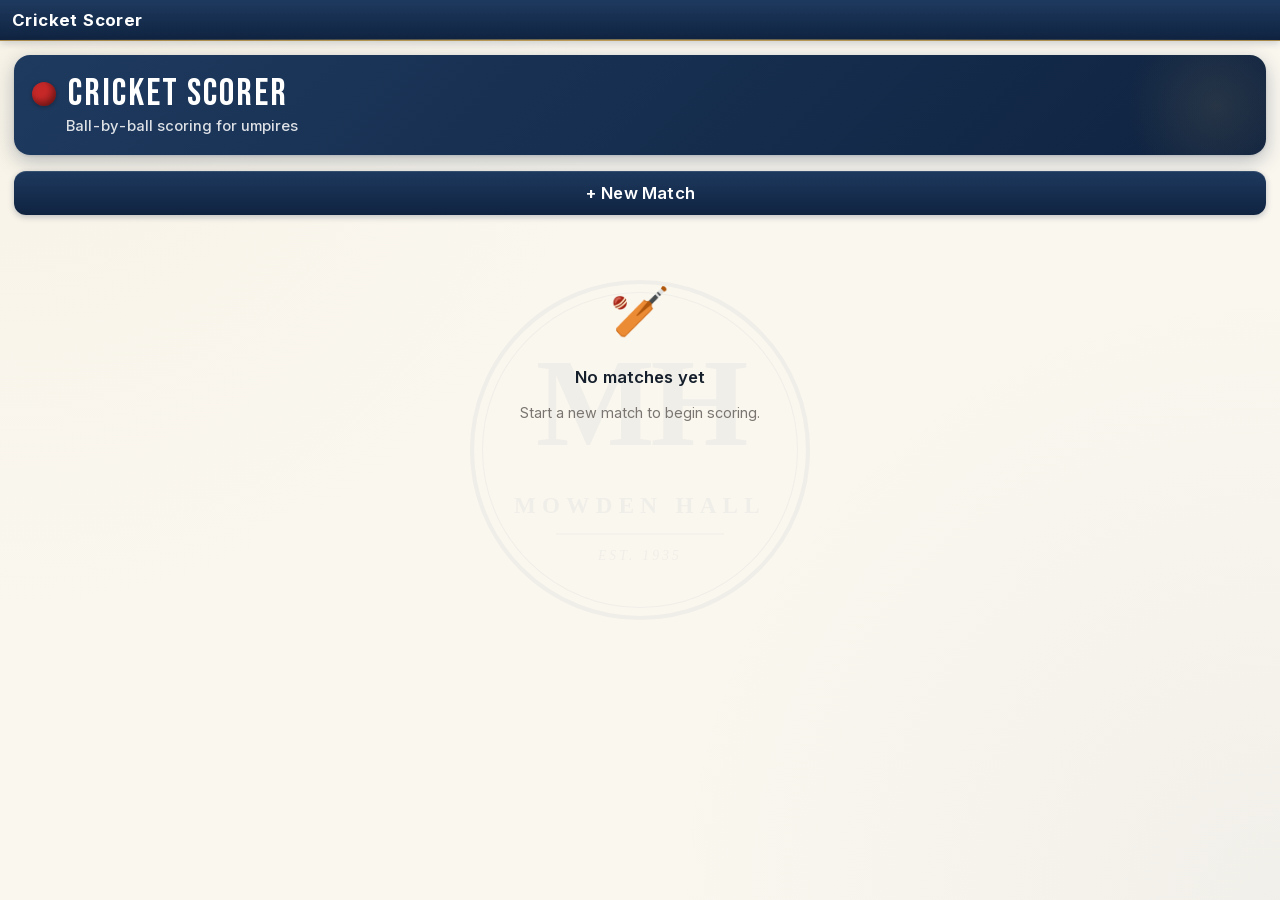
==== commit 85fa4357: "Self-host fonts (Inter variable + Bebas Neue) — fully offline, ~58KB total" ====
--- a/index.html
+++ b/index.html
@@ -9,9 +9,7 @@
 <meta name="theme-color" content="#1e3a5f">
 <link rel="manifest" href="manifest.json">
 <link rel="apple-touch-icon" href="icon-192.png">
-<link rel="preconnect" href="https://fonts.googleapis.com">
-<link rel="preconnect" href="https://fonts.gstatic.com" crossorigin>
-<link href="https://fonts.googleapis.com/css2?family=Bebas+Neue&family=Inter:wght@400;500;600;700;800&display=swap" rel="stylesheet">
+<link rel="stylesheet" href="fonts.css">
 <script src="jspdf.umd.min.js"></script>
 <script src="jspdf.plugin.autotable.min.js"></script>
 <title>Cricket Scorer</title>
--- a/fonts.css
+++ b/fonts.css
@@ -0,0 +1,21 @@
+/* Self-hosted fonts — works fully offline.
+   Inter (variable, all weights via one file) for body/UI, Bebas Neue for display.
+   Total ~58 KB. Latin subset only. */
+
+@font-face {
+  font-family: 'Inter';
+  font-style: normal;
+  font-weight: 100 900;
+  font-display: swap;
+  src: url('fonts/inter-variable.woff2') format('woff2');
+  unicode-range: U+0000-00FF, U+0131, U+0152-0153, U+02BB-02BC, U+02C6, U+02DA, U+02DC, U+0304, U+0308, U+0329, U+2000-206F, U+20AC, U+2122, U+2191, U+2193, U+2212, U+2215, U+FEFF, U+FFFD;
+}
+
+@font-face {
+  font-family: 'Bebas Neue';
+  font-style: normal;
+  font-weight: 400;
+  font-display: swap;
+  src: url('fonts/bebas-neue-400.woff2') format('woff2');
+  unicode-range: U+0000-00FF, U+0131, U+0152-0153, U+02BB-02BC, U+02C6, U+02DA, U+02DC, U+0304, U+0308, U+0329, U+2000-206F, U+20AC, U+2122, U+2191, U+2193, U+2212, U+2215, U+FEFF, U+FFFD;
+}
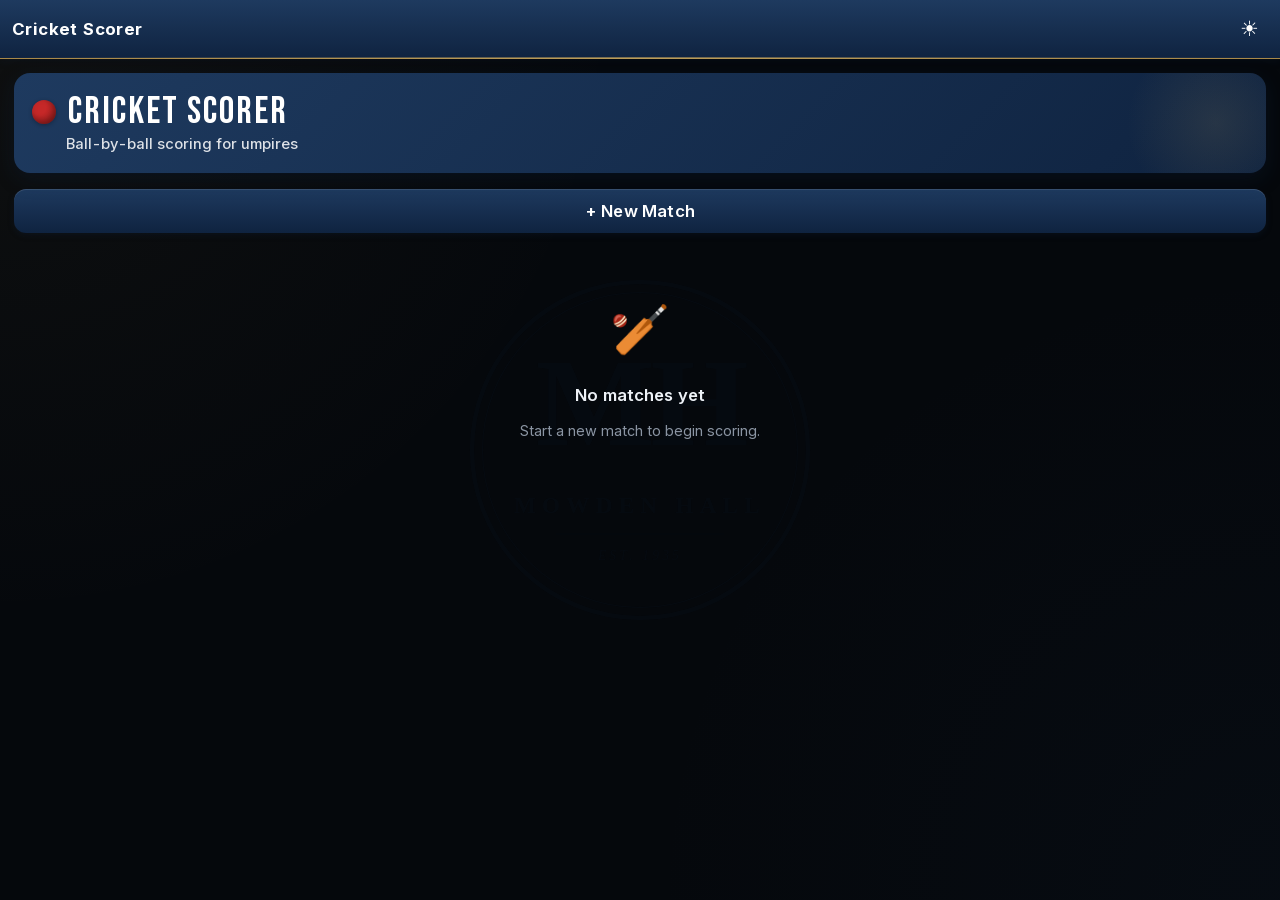
==== commit 205267e2: "Cut battery drain: dark OLED theme + managed wake lock The app attributed ~58% of daily battery to h" ====
--- a/index.html
+++ b/index.html
@@ -1,7 +1,9 @@
 <!DOCTYPE html>
-<html lang="en">
+<html lang="en" data-theme="dark">
 <head>
 <meta charset="UTF-8">
+<script>/* Set theme before first paint to avoid a flash (default: dark, OLED-friendly) */
+try { document.documentElement.setAttribute('data-theme', localStorage.getItem('cricket-theme') || 'dark'); } catch (e) {}</script>
 <meta name="viewport" content="width=device-width, initial-scale=1.0, viewport-fit=cover, maximum-scale=1.0, user-scalable=no">
 <meta name="apple-mobile-web-app-capable" content="yes">
 <meta name="apple-mobile-web-app-status-bar-style" content="black-translucent">
@@ -51,6 +53,57 @@
   --shadow-navy: 0 6px 20px rgba(15, 35, 64, 0.28), 0 1px 3px rgba(15, 35, 64, 0.12);
   --shadow-gold: 0 4px 14px rgba(201, 169, 97, 0.32);
 }
+
+/* ========== DARK / OLED THEME (default) ========== */
+/* Near-black surfaces draw almost no power on an OLED iPhone, while text stays
+   high-contrast so the scoreboard remains readable in bright sun. */
+html[data-theme="dark"] {
+  --bg: #05080c;
+  --bg-warm: #0d141d;
+  --card: #0f1822;
+  --ink: #eef2f7;
+  --ink-soft: #c2ccd8;
+  --muted: #8b95a3;
+  --line: #1b2632;
+  --line-strong: #2b3a49;
+}
+html[data-theme="dark"] body {
+  background-image:
+    radial-gradient(circle at 0% 0%, rgba(201, 169, 97, 0.05) 0%, transparent 40%),
+    radial-gradient(circle at 100% 100%, rgba(30, 58, 95, 0.08) 0%, transparent 40%);
+}
+html[data-theme="dark"] body::before { opacity: 0.06; }
+html[data-theme="dark"] .match-item { background: var(--card); }
+html[data-theme="dark"] .btn-secondary { background: var(--card); color: #d3deea; border-color: var(--navy-mid); }
+html[data-theme="dark"] .btn-secondary:active { background: var(--navy-mid); color: #fff; }
+html[data-theme="dark"] input[type="text"],
+html[data-theme="dark"] input[type="number"],
+html[data-theme="dark"] select,
+html[data-theme="dark"] textarea { background: var(--bg-warm); color: var(--ink); border-color: var(--line-strong); }
+html[data-theme="dark"] .run-btn {
+  background: linear-gradient(180deg, #18242f 0%, #101924 100%);
+  color: #e9eff6; border-color: var(--line-strong);
+  box-shadow: var(--shadow-sm);
+}
+html[data-theme="dark"] .run-btn:active { background: linear-gradient(180deg, var(--navy) 0%, var(--navy-deep) 100%); color: #fff; }
+html[data-theme="dark"] .extra-btn { background: linear-gradient(180deg, #18242f 0%, #101924 100%); color: #f0e6cf; }
+html[data-theme="dark"] .extra-btn.wicket { background: linear-gradient(180deg, #2a1416 0%, #1a0d0e 100%); color: #ff8a8a; }
+html[data-theme="dark"] .ball-pip { background: var(--bg-warm); color: var(--ink-soft); border-color: var(--line-strong); }
+html[data-theme="dark"] .scorecard-table tbody tr:hover { background: var(--bg-warm); }
+/* Lift navy-on-light text so it stays legible on dark surfaces */
+html[data-theme="dark"] .card h2,
+html[data-theme="dark"] .modal h2 { color: var(--gold-bright); }
+html[data-theme="dark"] .match-item .teams { color: #e9eff6; }
+html[data-theme="dark"] .scorecard-table td.name { color: #dce5ef; }
+html[data-theme="dark"] .batters-row.striker .stats { color: var(--gold-bright); }
+html[data-theme="dark"] .btn-ghost { color: #aebccd; }
+html[data-theme="dark"] .match-item .versus { color: var(--gold); }
+
+/* Respect the OS "Reduce Motion" setting — stops the perpetual pulse animations. */
+@media (prefers-reduced-motion: reduce) {
+  *, *::before, *::after { animation-duration: 0.001ms !important; animation-iteration-count: 1 !important; }
+}
+
 * { box-sizing: border-box; -webkit-tap-highlight-color: transparent; }
 html, body {
   margin: 0; padding: 0; height: 100%; overflow-x: hidden;
@@ -663,10 +716,11 @@
   const now = new Date();
   const m = {
     id: 'match-' + now.getTime(),
-    format: opts.format,                    // 'standard' | 'pairs'
+    format: opts.format,                    // 'standard' | 'pairs' | 'hundred'
     teamA: opts.teamA || 'Home',
     teamB: opts.teamB || 'Away',
     oversTotal: opts.oversTotal || 20,
+    ballsTotal: opts.format === 'hundred' ? (opts.ballsTotal || 100) : null,
     wicketsToOut: opts.wicketsToOut || 10,
     totalInnings: opts.totalInnings || 2,   // 1 or 2
     playersA: opts.playersA || [],
@@ -748,6 +802,7 @@
   if (stateHistory.length === 0) { showToast('Nothing to undo'); return; }
   const prev = stateHistory.pop();
   match = JSON.parse(prev);
+  modal = null;   // a snapshot restore must clear any open prompt
   upsertMatch();
   render();
 }
@@ -947,8 +1002,8 @@
 
   ing.freeHit = false;
 
-  // Check if all out / end of innings (standard format)
-  if (match.format === 'standard' && ing.wickets >= match.wicketsToOut) {
+  // Check if all out / end of innings (standard + Hundred)
+  if ((match.format === 'standard' || match.format === 'hundred') && ing.wickets >= match.wicketsToOut) {
     endInnings();
     upsertMatch();
     render();
@@ -993,7 +1048,7 @@
   // Check end of over (6 legal balls)
   const ing = currentInnings();
   const b = bowler();
-  if (b && b.ballsThisOver === 6) endOver();
+  if (b && b.ballsThisOver === ballsPerOver()) endOver();
   // Check pairs cricket: end of pair's overs?
   if (match.format === 'pairs') {
     const p = currentPair();
@@ -1016,9 +1071,9 @@
       }
     }
   }
-  // Check overs completed in standard
-  if (match.format === 'standard') {
-    if (Math.floor(ing.ballsBowled / 6) >= match.oversTotal && ing.ballsBowled % 6 === 0) {
+  // Check innings ball limit reached (standard overs or Hundred 100 balls)
+  if (match.format === 'standard' || match.format === 'hundred') {
+    if (ing.ballsBowled >= totalBalls()) {
       endInnings();
       upsertMatch();
       render();
@@ -1042,7 +1097,7 @@
 function endOver() {
   const ing = currentInnings();
   const b = bowler();
-  if (b.runsThisOver === 0 && b.ballsThisOver === 6) b.maidens += 1;
+  if (b.runsThisOver === 0 && b.ballsThisOver === ballsPerOver()) b.maidens += 1;
   b.runsThisOver = 0;
   b.ballsThisOver = 0;
   ing.thisOver = [];
@@ -1076,7 +1131,7 @@
   if (match.totalInnings === 1) {
     const ing = match.innings[0];
     const team = ing.battingTeam === 'a' ? match.teamA : match.teamB;
-    match.result = `${team} scored ${ing.score}/${ing.wickets} in ${oversString(ing.ballsBowled)} overs`;
+    match.result = `${team} scored ${ing.score}/${ing.wickets} in ${oversString(ing.ballsBowled)} ${match.format === 'hundred' ? 'balls' : 'overs'}`;
     return;
   }
   const a = match.innings[0].score;
@@ -1085,18 +1140,28 @@
   const teamB = match.battingFirst === 'a' ? match.teamB : match.teamA;
   if (a > b) match.result = `${teamA} won by ${a - b} runs`;
   else if (b > a) {
-    const wktsLeft = match.format === 'standard' ? (match.wicketsToOut - match.innings[1].wickets) : '—';
-    match.result = `${teamB} won` + (match.format === 'standard' ? ` by ${wktsLeft} wickets` : '');
+    const wktsLeft = match.format !== 'pairs' ? (match.wicketsToOut - match.innings[1].wickets) : '—';
+    match.result = `${teamB} won` + (match.format !== 'pairs' ? ` by ${wktsLeft} wickets` : '');
   } else match.result = 'Match tied';
 }
 
 // =========================================================================
 // HELPERS
 // =========================================================================
+function ballsPerOver() { return match && match.format === 'hundred' ? 5 : 6; }
+function overUnit() { return match && match.format === 'hundred' ? 'balls' : 'ov'; }
+function totalBalls() {
+  if (match.format === 'hundred') return match.ballsTotal || 100;
+  if (match.format === 'pairs') return match.pairsConfig.pairCount * match.pairsConfig.oversPerPair * 6;
+  return match.oversTotal * 6;
+}
 function oversCompletedDisplay(balls) {
-  return { whole: Math.floor(balls / 6), part: balls % 6 };
+  const bpo = ballsPerOver();
+  return { whole: Math.floor(balls / bpo), part: balls % bpo };
 }
 function oversString(balls) {
+  // The Hundred counts in balls, not overs.
+  if (match && match.format === 'hundred') return `${balls}`;
   const d = oversCompletedDisplay(balls);
   return d.part === 0 ? `${d.whole}` : `${d.whole}.${d.part}`;
 }
@@ -1111,7 +1176,8 @@
 // =========================================================================
 function promptBowler(isReplacement) {
   const ing = currentInnings();
-  const available = ing.bowlers.filter(b => b.idx !== ing.previousBowler || isReplacement);
+  const noRestriction = isReplacement || match.format === 'hundred';
+  const available = ing.bowlers.filter(b => noRestriction || b.idx !== ing.previousBowler);
   modal = { type: 'select-bowler', data: { bowlers: available } };
   render();
 }
@@ -1200,6 +1266,7 @@
   if (toast) html += `<div class="toast">${escapeHtml(toast)}</div>`;
   app.innerHTML = html;
   attachEventHandlers();
+  tickWakeLock();   // keep the screen-awake policy in sync with the current view
 }
 
 function escapeHtml(s) { return String(s).replace(/[&<>"]/g, c => ({'&':'&amp;','<':'&lt;','>':'&gt;','"':'&quot;'}[c])); }
@@ -1208,6 +1275,7 @@
   return `
     <header>
       <h1>Cricket Scorer</h1>
+      <button class="icon-btn" data-action="toggle-theme" title="Toggle dark / light">${currentTheme() === 'dark' ? '☀' : '☾'}</button>
     </header>
     <main>
       <div class="home-hero">
@@ -1242,6 +1310,8 @@
   }).join(' &nbsp;·&nbsp; ');
   const fmtLabel = m.format === 'pairs'
     ? `Pairs · ${m.pairsConfig.pairCount}×${m.pairsConfig.oversPerPair} ov`
+    : m.format === 'hundred'
+    ? `The Hundred · ${m.ballsTotal || 100} balls`
     : `${m.oversTotal} ov`;
   return `
     <div class="match-item ${status}" data-action="open-match" data-id="${m.id}">
@@ -1273,6 +1343,7 @@
           <span>Format</span>
           <select id="format">
             <option value="standard">Standard (Limited Overs)</option>
+            <option value="hundred">The Hundred (100 balls)</option>
             <option value="pairs">Pairs Cricket</option>
           </select>
         </label>
@@ -1287,10 +1358,19 @@
           <label><span>Team A</span><input type="text" id="teamA" placeholder="Home" value="Mowden"></label>
           <label><span>Team B</span><input type="text" id="teamB" placeholder="Away"></label>
         </div>
-        <label>
-          <span>Overs per innings</span>
-          <input type="number" id="oversTotal" value="20" min="1" max="100">
-        </label>
+        <div id="overs-opts">
+          <label>
+            <span>Overs per innings</span>
+            <input type="number" id="oversTotal" value="20" min="1" max="100">
+          </label>
+        </div>
+        <div id="hundred-opts" style="display:none;">
+          <label>
+            <span>Balls per innings</span>
+            <input type="number" id="ballsTotal" value="100" min="5" max="200" step="5">
+          </label>
+          <div class="muted" style="margin:-6px 0 12px; font-size:0.82rem;">5-ball sets · strike rotates every 5 balls · count shown in balls.</div>
+        </div>
         <div id="standard-opts">
           <label>
             <span>Wickets to all out</span>
@@ -1361,7 +1441,7 @@
     <main class="scoring-view">
       <div class="scoreboard">
         <div class="innings-label"><span class="live-dot"></span>${escapeHtml(inningsLabel)}</div>
-        <div class="main-score"><span class="runs">${ing.score}</span><span class="slash">/</span><span class="wkts">${ing.wickets}</span><span class="ov">${oversString(ing.ballsBowled)} ov</span></div>
+        <div class="main-score"><span class="runs">${ing.score}</span><span class="slash">/</span><span class="wkts">${ing.wickets}</span><span class="ov">${oversString(ing.ballsBowled)} ${overUnit()}</span></div>
         ${targetLine}
         ${pairLine}
       </div>
@@ -1424,12 +1504,10 @@
   const target = matchTarget();
   const ing = currentInnings();
   const need = target - ing.score;
-  const ballsBowled = ing.ballsBowled;
-  const ballsTotal = match.oversTotal * 6;
-  const ballsLeft = ballsTotal - ballsBowled;
-  const oversLeft = oversString(ballsLeft);
+  const ballsLeft = totalBalls() - ing.ballsBowled;
   if (need <= 0) return `<div class="target">Target chased!</div>`;
-  return `<div class="target">Need ${need} from ${oversLeft} overs</div>`;
+  const fromStr = match.format === 'hundred' ? `${ballsLeft} balls` : `${oversString(ballsLeft)} overs`;
+  return `<div class="target">Need ${need} from ${fromStr}</div>`;
 }
 
 function renderPairInfo() {
@@ -1450,7 +1528,7 @@
       <div class="card">
         <div class="innings-header">
           <span class="team">${escapeHtml(team)}</span>
-          <span class="innings-score">${ing.score}/${ing.wickets} <span style="opacity:0.7; font-weight:500; font-size:0.85rem;">(${oversString(ing.ballsBowled)} ov)</span></span>
+          <span class="innings-score">${ing.score}/${ing.wickets} <span style="opacity:0.7; font-weight:500; font-size:0.85rem;">(${oversString(ing.ballsBowled)} ${overUnit()})</span></span>
         </div>
         <table class="scorecard-table">
           <thead><tr><th>Batter</th><th class="num">R</th><th class="num">B</th><th class="num">4s</th><th class="num">6s</th><th>How out</th></tr></thead>
@@ -1473,7 +1551,7 @@
         </div>
         <hr>
         <table class="scorecard-table">
-          <thead><tr><th>Bowler</th><th class="num">O</th><th class="num">M</th><th class="num">R</th><th class="num">W</th></tr></thead>
+          <thead><tr><th>Bowler</th><th class="num">${match.format === 'hundred' ? 'B' : 'O'}</th><th class="num">M</th><th class="num">R</th><th class="num">W</th></tr></thead>
           <tbody>
           ${ing.bowlers.filter(b => b.balls > 0).map(b => `
             <tr>
@@ -1516,7 +1594,7 @@
           </button>
         `).join('')}
       </div>
-      <div class="muted" style="margin-top:8px; font-size:0.85rem;">(Bowler cannot bowl consecutive overs — previous bowler hidden)</div>
+      ${match.format === 'hundred' ? '' : '<div class="muted" style="margin-top:8px; font-size:0.85rem;">(Bowler cannot bowl consecutive overs — previous bowler hidden)</div>'}
       <button class="btn btn-ghost btn-full" data-action="close-modal" style="margin-top:10px;">Cancel</button>
     `;
   } else if (modal.type === 'select-batter') {
@@ -1529,6 +1607,7 @@
           </button>
         `).join('')}
       </div>
+      <button class="btn btn-ghost btn-full" data-action="undo" style="margin-top:10px;">↶ Undo the wicket</button>
     `;
   } else if (modal.type === 'extra-runs') {
     const t = modal.data.extraType;
@@ -1562,7 +1641,10 @@
     body = `
       <h2>${escapeHtml(method)}</h2>
       <button class="btn btn-primary btn-full" data-action="finalise-wicket" data-method="${method}" data-position="striker" data-runs="0">Confirm ${escapeHtml(method)}</button>
-      <button class="btn btn-ghost btn-full" data-action="close-modal" style="margin-top:10px;">Cancel</button>
+      <div class="row" style="margin-top:10px;">
+        <button class="btn btn-secondary" data-action="wicket-back" data-step="method">← Back</button>
+        <button class="btn btn-ghost" data-action="close-modal">Cancel</button>
+      </div>
     `;
   } else if (modal.type === 'wicket-fielder') {
     const { fielders, bowlerIdx } = modal.data;
@@ -1576,7 +1658,10 @@
           </button>
         `).join('')}
       </div>
-      <button class="btn btn-ghost btn-full" data-action="close-modal" style="margin-top:10px;">Cancel</button>
+      <div class="row" style="margin-top:10px;">
+        <button class="btn btn-secondary" data-action="wicket-back" data-step="method">← Back</button>
+        <button class="btn btn-ghost" data-action="close-modal">Cancel</button>
+      </div>
     `;
   } else if (modal.type === 'wicket-run-out') {
     const d = modal.data;
@@ -1593,7 +1678,10 @@
         <button class="btn btn-primary" data-action="run-out-batter" data-position="striker">Striker</button>
         <button class="btn btn-primary" data-action="run-out-batter" data-position="non-striker">Non-striker</button>
       </div>
-      <button class="btn btn-ghost btn-full" data-action="close-modal" style="margin-top:10px;">Cancel</button>
+      <div class="row" style="margin-top:10px;">
+        <button class="btn btn-secondary" data-action="wicket-back" data-step="method">← Back</button>
+        <button class="btn btn-ghost" data-action="close-modal">Cancel</button>
+      </div>
     `;
   } else if (modal.type === 'wicket-crossed') {
     const d = modal.data;
@@ -1604,13 +1692,18 @@
         <button class="btn btn-primary" data-action="finalise-wicket-crossed" data-crossed="false">Didn't cross</button>
         <button class="btn btn-primary" data-action="finalise-wicket-crossed" data-crossed="true">Crossed</button>
       </div>
-      <button class="btn btn-ghost btn-full" data-action="close-modal" style="margin-top:10px;">Cancel</button>
+      <div class="row" style="margin-top:10px;">
+        <button class="btn btn-secondary" data-action="wicket-back" data-step="${d.method === 'Caught' ? 'fielder' : 'run-out'}">← Back</button>
+        <button class="btn btn-ghost" data-action="close-modal">Cancel</button>
+      </div>
     `;
   } else if (modal.type === 'menu') {
     body = `
       <h2>Menu</h2>
       <div class="modal-list">
         <button class="btn btn-secondary" data-action="scorecard">View Scorecard</button>
+        <button class="btn btn-secondary" data-action="toggle-theme">Switch to ${currentTheme() === 'dark' ? 'Light' : 'Dark'} Theme</button>
+        <button class="btn btn-secondary" data-action="edit-settings">Edit Match Settings / Rules</button>
         <button class="btn btn-secondary" data-action="edit-names">Edit Player Names</button>
         <button class="btn btn-secondary" data-action="change-bowler">Change Bowler (mid-over)</button>
         <button class="btn btn-secondary" data-action="swap-batters">Swap Striker / Non-Striker</button>
@@ -1638,6 +1731,54 @@
       <div class="row" style="margin-top:14px;">
         <button class="btn btn-ghost" data-action="close-modal">Cancel</button>
         <button class="btn btn-primary" data-action="save-names">Save</button>
+      </div>
+    `;
+  } else if (modal.type === 'edit-settings') {
+    const fmtName = match.format === 'pairs' ? 'Pairs Cricket' : match.format === 'hundred' ? 'The Hundred' : 'Standard (Limited Overs)';
+    let formatFields = '';
+    if (match.format === 'standard') {
+      formatFields = `
+        <div class="row">
+          <label><span>Overs per innings</span><input type="number" id="es-oversTotal" value="${match.oversTotal}" min="1" max="100"></label>
+          <label><span>Wickets to all out</span><input type="number" id="es-wickets" value="${match.wicketsToOut}" min="1" max="11"></label>
+        </div>`;
+    } else if (match.format === 'hundred') {
+      formatFields = `
+        <div class="row">
+          <label><span>Balls per innings</span><input type="number" id="es-ballsTotal" value="${match.ballsTotal || 100}" min="5" max="200" step="5"></label>
+          <label><span>Wickets to all out</span><input type="number" id="es-wickets" value="${match.wicketsToOut}" min="1" max="11"></label>
+        </div>`;
+    } else {
+      formatFields = `
+        <div class="row">
+          <label><span>Overs per pair</span><input type="number" id="es-oversPerPair" value="${match.pairsConfig.oversPerPair}" min="1" max="20"></label>
+          <label><span>Pair start score</span><input type="number" id="es-startScore" value="${match.pairsConfig.startScore}"></label>
+        </div>`;
+    }
+    body = `
+      <h2>Match Settings</h2>
+      <div class="muted" style="margin-bottom:12px; font-size:0.85rem;">Changes apply from here on. Format (<strong>${fmtName}</strong>) can't be changed mid-match.</div>
+      <div class="row">
+        <label><span>Team A</span><input type="text" id="es-teamA" value="${escapeHtml(match.teamA)}"></label>
+        <label><span>Team B</span><input type="text" id="es-teamB" value="${escapeHtml(match.teamB)}"></label>
+      </div>
+      ${formatFields}
+      <div class="section-label" style="margin-top:6px; margin-bottom:4px;">Extras rules</div>
+      <div class="row">
+        <label><span>Wide penalty</span><input type="number" id="es-widePenalty" value="${match.widePenalty != null ? match.widePenalty : 1}" min="1" max="5"></label>
+        <label><span>No-ball penalty</span><input type="number" id="es-noBallPenalty" value="${match.noBallPenalty != null ? match.noBallPenalty : 1}" min="1" max="5"></label>
+      </div>
+      <label style="display:flex; align-items:center; gap:10px; margin-bottom:8px;">
+        <input type="checkbox" id="es-wideRebowled" ${match.wideRebowled !== false ? 'checked' : ''} style="width:auto; margin:0;">
+        <span style="margin:0; text-transform:none; letter-spacing:0; font-size:0.95rem; color:var(--ink-soft); font-weight:500;">Wides are re-bowled</span>
+      </label>
+      <label style="display:flex; align-items:center; gap:10px; margin-bottom:4px;">
+        <input type="checkbox" id="es-noBallRebowled" ${match.noBallRebowled !== false ? 'checked' : ''} style="width:auto; margin:0;">
+        <span style="margin:0; text-transform:none; letter-spacing:0; font-size:0.95rem; color:var(--ink-soft); font-weight:500;">No-balls are re-bowled</span>
+      </label>
+      <div class="row" style="margin-top:14px;">
+        <button class="btn btn-ghost" data-action="close-modal">Cancel</button>
+        <button class="btn btn-primary" data-action="save-settings">Save</button>
       </div>
     `;
   }
@@ -1671,6 +1812,8 @@
   const date = new Date(match.createdAt).toLocaleDateString('en-GB', { day: 'numeric', month: 'long', year: 'numeric' });
   const fmt = match.format === 'pairs'
     ? `Pairs cricket · ${match.pairsConfig.pairCount} pairs × ${match.pairsConfig.oversPerPair} overs`
+    : match.format === 'hundred'
+    ? `The Hundred · ${match.ballsTotal || 100} balls per innings`
     : `${match.oversTotal} overs per innings`;
   doc.text(`${date}  ·  ${fmt}`, margin, 54);
   y = 92;
@@ -1698,7 +1841,7 @@
     doc.setFont('helvetica', 'bold');
     doc.setFontSize(13);
     doc.setTextColor(30, 58, 95);
-    doc.text(`${team} — ${ing.score}/${ing.wickets} (${oversString(ing.ballsBowled)} overs)`, margin + 8, y + 14);
+    doc.text(`${team} — ${ing.score}/${ing.wickets} (${oversString(ing.ballsBowled)} ${match.format === 'hundred' ? 'balls' : 'overs'})`, margin + 8, y + 14);
     y += 32;
 
     // Batters
@@ -1732,7 +1875,7 @@
     doc.setTextColor(80, 80, 80);
     doc.text(`Extras: ${totalEx}  (w ${ex.wides}, nb ${ex.noBalls}, b ${ex.byes}, lb ${ex.legByes})`, margin, y + 8);
     doc.setFont('helvetica', 'bold');
-    doc.text(`Total: ${ing.score}/${ing.wickets} in ${oversString(ing.ballsBowled)} overs`, pageWidth - margin, y + 8, { align: 'right' });
+    doc.text(`Total: ${ing.score}/${ing.wickets} in ${oversString(ing.ballsBowled)} ${match.format === 'hundred' ? 'balls' : 'overs'}`, pageWidth - margin, y + 8, { align: 'right' });
     y += 22;
 
     // Bowlers
@@ -1741,7 +1884,7 @@
       if (y > pageHeight - 100) { doc.addPage(); y = margin; }
       doc.autoTable({
         startY: y,
-        head: [['Bowler', 'O', 'M', 'R', 'W']],
+        head: [['Bowler', match.format === 'hundred' ? 'B' : 'O', 'M', 'R', 'W']],
         body: bowlersBowled.map(b => [
           b.name,
           oversString(b.balls),
@@ -1831,8 +1974,11 @@
   if (view === 'setup') {
     const fmt = document.getElementById('format');
     if (fmt) fmt.addEventListener('change', () => {
-      document.getElementById('standard-opts').style.display = fmt.value === 'standard' ? '' : 'none';
-      document.getElementById('pairs-opts').style.display = fmt.value === 'pairs' ? '' : 'none';
+      const v = fmt.value;
+      document.getElementById('overs-opts').style.display = v === 'standard' ? '' : 'none';
+      document.getElementById('hundred-opts').style.display = v === 'hundred' ? '' : 'none';
+      document.getElementById('standard-opts').style.display = (v === 'standard' || v === 'hundred') ? '' : 'none';
+      document.getElementById('pairs-opts').style.display = v === 'pairs' ? '' : 'none';
     });
   }
 }
@@ -1841,6 +1987,7 @@
   e.stopPropagation();
   const el = e.currentTarget;
   const action = el.dataset.action;
+  if (action === 'toggle-theme') { closeModal(); toggleTheme(); return; }
   if (action === 'new-match') { view = 'setup'; render(); return; }
   if (action === 'goto-home') { view = 'home'; modal = null; render(); return; }
   if (action === 'open-match') { match = matches.find(m => m.id === el.dataset.id); view = match.result ? 'scorecard' : 'scoring'; stateHistory = []; render(); return; }
@@ -1866,8 +2013,9 @@
       playersA: document.getElementById('playersA').value.split('\n').map(s => s.trim()).filter(Boolean),
       playersB: document.getElementById('playersB').value.split('\n').map(s => s.trim()).filter(Boolean),
     };
-    if (fmt === 'standard') {
+    if (fmt === 'standard' || fmt === 'hundred') {
       opts.wicketsToOut = parseInt(document.getElementById('wicketsToOut').value) || 10;
+      if (fmt === 'hundred') opts.ballsTotal = parseInt(document.getElementById('ballsTotal').value) || 100;
       while (opts.playersA.length < opts.wicketsToOut + 1) opts.playersA.push(`Batter ${opts.playersA.length + 1}`);
       while (opts.playersB.length < opts.wicketsToOut + 1) opts.playersB.push(`Bowler ${opts.playersB.length + 1}`);
     } else {
@@ -1889,6 +2037,13 @@
   if (action === 'confirm-extra') { closeModal(); addExtra(el.dataset.type, parseInt(el.dataset.runs)); return; }
   if (action === 'wicket') { promptWicket(); return; }
   if (action === 'wicket-method') { pickWicketMethod(el.dataset.method); return; }
+  if (action === 'wicket-back') {
+    const step = el.dataset.step;
+    if (step === 'fielder') pickWicketMethod('Caught');
+    else if (step === 'run-out') pickWicketMethod('Run out');
+    else promptWicket();
+    return;
+  }
   if (action === 'pick-fielder') { pickFielder(el.dataset.name); return; }
   if (action === 'run-out-runs') {
     modal.data.runsCompleted = parseInt(el.dataset.runs);
@@ -1936,6 +2091,33 @@
   if (action === 'end-innings-confirm') {
     if (!confirm('End this innings?')) return;
     snapshot(); endInnings(); upsertMatch(); closeModal(); render();
+    return;
+  }
+  if (action === 'edit-settings') { modal = { type: 'edit-settings' }; render(); return; }
+  if (action === 'save-settings') {
+    snapshot();
+    const teamA = (document.getElementById('es-teamA').value || '').trim();
+    const teamB = (document.getElementById('es-teamB').value || '').trim();
+    if (teamA) match.teamA = teamA;
+    if (teamB) match.teamB = teamB;
+    const num = (id, fallback) => { const el = document.getElementById(id); const v = el ? parseInt(el.value) : NaN; return isNaN(v) ? fallback : v; };
+    if (match.format === 'standard') {
+      match.oversTotal = Math.max(1, num('es-oversTotal', match.oversTotal));
+      match.wicketsToOut = Math.max(1, num('es-wickets', match.wicketsToOut));
+    } else if (match.format === 'hundred') {
+      match.ballsTotal = Math.max(5, num('es-ballsTotal', match.ballsTotal || 100));
+      match.wicketsToOut = Math.max(1, num('es-wickets', match.wicketsToOut));
+    } else {
+      match.pairsConfig.oversPerPair = Math.max(1, num('es-oversPerPair', match.pairsConfig.oversPerPair));
+      match.pairsConfig.startScore = num('es-startScore', match.pairsConfig.startScore);
+    }
+    match.widePenalty = Math.max(1, num('es-widePenalty', match.widePenalty || 1));
+    match.noBallPenalty = Math.max(1, num('es-noBallPenalty', match.noBallPenalty || 1));
+    match.wideRebowled = document.getElementById('es-wideRebowled').checked;
+    match.noBallRebowled = document.getElementById('es-noBallRebowled').checked;
+    upsertMatch();
+    closeModal();
+    showToast('Match settings updated');
     return;
   }
   if (action === 'edit-names') { modal = { type: 'edit-names' }; render(); return; }
@@ -1962,15 +2144,78 @@
   }
   if (action === 'close-modal') { closeModal(); return; }
   if (action === 'close-modal-backdrop') {
+    // Don't let a stray backdrop tap strand a forced decision (new batter after a wicket)
+    if (modal && modal.type === 'select-batter') return;
     if (e.target === el) closeModal();
     return;
   }
 }
 
 // =========================================================================
+// THEME (dark default, OLED-friendly)
+// =========================================================================
+function currentTheme() { return document.documentElement.getAttribute('data-theme') || 'dark'; }
+function applyTheme(t) {
+  document.documentElement.setAttribute('data-theme', t);
+  const meta = document.querySelector('meta[name="theme-color"]');
+  if (meta) meta.setAttribute('content', t === 'dark' ? '#05080c' : '#1e3a5f');
+  try { localStorage.setItem('cricket-theme', t); } catch (e) {}
+}
+function toggleTheme() { applyTheme(currentTheme() === 'dark' ? 'light' : 'dark'); render(); }
+
+// =========================================================================
+// SCREEN WAKE LOCK — held ONLY while actively scoring, released when idle.
+// This is the single biggest battery lever after the dark theme: it lets the
+// screen lock during the gaps (between overs, drinks, innings) instead of
+// burning hours of idle screen-on time. Restore a normal iOS Auto-Lock for it
+// to take effect. Re-acquires on the next tap and whenever the tab returns to
+// the foreground (iOS drops the lock when the page is backgrounded).
+// =========================================================================
+let _wakeLock = null;
+let _wakeIdle = null;
+let _wakeAcquiring = false;
+const WAKE_IDLE_MS = 120000; // 2 min — ball-to-ball taps keep it awake; real breaks let the screen lock
+
+function wakeSupported() { return 'wakeLock' in navigator; }
+async function acquireWakeLock() {
+  if (!wakeSupported() || _wakeLock || _wakeAcquiring || document.visibilityState !== 'visible') return;
+  _wakeAcquiring = true;
+  try {
+    _wakeLock = await navigator.wakeLock.request('screen');
+    _wakeLock.addEventListener('release', () => { _wakeLock = null; });
+  } catch (e) { /* rejected (not visible / no gesture yet) — retried on next interaction */ }
+  finally { _wakeAcquiring = false; }
+}
+async function releaseWakeLock() {
+  clearTimeout(_wakeIdle);
+  if (_wakeLock) { try { await _wakeLock.release(); } catch (e) {} _wakeLock = null; }
+}
+function tickWakeLock() {
+  // Runs after every render (i.e. every interaction) and on visibility change.
+  if (view === 'scoring' && document.visibilityState === 'visible') {
+    acquireWakeLock();
+    clearTimeout(_wakeIdle);
+    _wakeIdle = setTimeout(releaseWakeLock, WAKE_IDLE_MS);
+  } else {
+    releaseWakeLock();
+  }
+}
+
+document.addEventListener('visibilitychange', () => {
+  if (document.visibilityState === 'visible') {
+    tickWakeLock();                       // re-acquire on return to foreground
+  } else {
+    clearTimeout(_wakeIdle);              // pause idle timer; iOS already dropped the lock
+    _wakeLock = null;
+    if (match) upsertMatch();             // persist whenever we're backgrounded
+  }
+});
+
+// =========================================================================
 // BOOT
 // =========================================================================
 loadAll();
+applyTheme(currentTheme());   // sync meta theme-color + storage with the pre-paint theme
 render();
 window.addEventListener('beforeunload', () => { if (match) upsertMatch(); });
 </script>
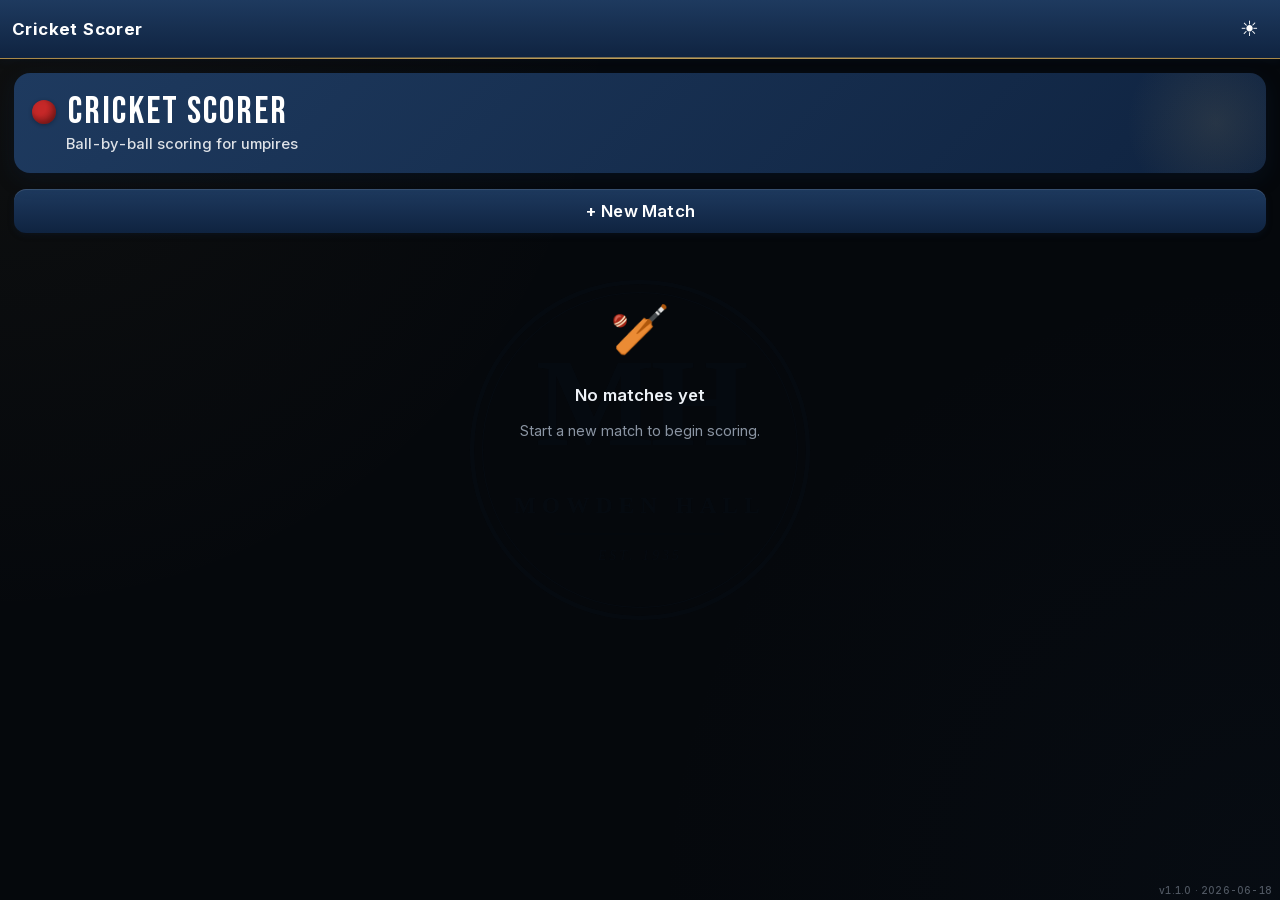
==== commit c96e6323: "Add discreet version footer to scorer and board pages Each page now defines a single APP_VERSION / B" ====
--- a/index.html
+++ b/index.html
@@ -659,11 +659,34 @@
 }
 .pill-done { background: var(--ink-soft); color: white; }
 .pill-paused { background: linear-gradient(135deg, var(--gold-bright), var(--gold-deep)); color: var(--navy-deep); }
+
+/* Version footer — discreet, fixed bottom-right, never overlaps controls */
+#version-footer {
+  position: fixed;
+  right: 8px;
+  bottom: 4px;
+  z-index: 9999;
+  font-size: 10px;
+  font-weight: 500;
+  letter-spacing: 0.02em;
+  color: var(--muted);
+  opacity: 0.55;
+  pointer-events: none;
+  user-select: none;
+  font-variant-numeric: tabular-nums;
+}
 </style>
 </head>
 <body>
 <div class="app" id="app"></div>
+<div id="version-footer"></div>
 <script>
+// =========================================================================
+// VERSION  — bump this when shipping changes (semantic-ish: major.minor.patch)
+// =========================================================================
+const APP_VERSION = 'v1.1.0';
+const BUILD_DATE  = '2026-06-18';
+
 // =========================================================================
 // STATE
 // =========================================================================
@@ -690,18 +713,38 @@
       const data = JSON.parse(raw);
       matches = data.matches || [];
       // Backward-compat: default to 2 innings for matches saved before this option existed
-      matches.forEach(m => {
-        if (m.totalInnings == null) m.totalInnings = 2;
-        if (m.widePenalty == null) m.widePenalty = 1;
-        if (m.noBallPenalty == null) m.noBallPenalty = 1;
-        if (m.wideRebowled == null) m.wideRebowled = true;
-        if (m.noBallRebowled == null) m.noBallRebowled = true;
-      });
+      matches.forEach(normalizeMatch);
     }
   } catch (e) { console.error('Load failed', e); matches = []; }
 }
+// Back-compat migration: every field added after v1 must be optional with a
+// sensible default here, so a match saved on Josh's device before the parity
+// update still loads. Idempotent — safe to run on already-migrated matches.
+function normalizeMatch(m) {
+  if (!m) return m;
+  if (m.totalInnings == null) m.totalInnings = 2;
+  if (m.widePenalty == null) m.widePenalty = 1;
+  if (m.noBallPenalty == null) m.noBallPenalty = 1;
+  if (m.wideRebowled == null) m.wideRebowled = true;
+  if (m.noBallRebowled == null) m.noBallRebowled = true;
+  if (m.freeHitEnabled == null) m.freeHitEnabled = false;   // default OFF for old matches
+  if (m.events == null) m.events = null;                    // null => no log => can't be ball-edited (intentional)
+  if (m.undoStack == null) m.undoStack = [];                // start a fresh undo stack
+  (m.innings || []).forEach(ing => {
+    // Matches saved before opener/pair selection existed are already set up
+    if (ing.openersSet == null) ing.openersSet = true;
+    if (ing.pairsSet == null) ing.pairsSet = true;
+    if (ing.fow == null) ing.fow = [];
+    (ing.batters || []).forEach(b => { if (b.retiredNotOut == null) b.retiredNotOut = false; });
+    // Stale free-hit flag: a build where EVERY no-ball armed a free hit can leave a
+    // freeHit set true. With the rule off it would wrongly block a wicket — clear it.
+    if (!m.freeHitEnabled && ing.freeHit) ing.freeHit = false;
+  });
+  return m;
+}
+
 function upsertMatch() {
-  if (!match) return;
+  if (!match || _replay) return;   // no persistence while replaying
   match.updatedAt = new Date().toISOString();
   const idx = matches.findIndex(m => m.id === match.id);
   if (idx >= 0) matches[idx] = match;
@@ -735,11 +778,14 @@
     noBallPenalty: opts.noBallPenalty != null ? opts.noBallPenalty : 1,
     wideRebowled: opts.wideRebowled != null ? opts.wideRebowled : true,
     noBallRebowled: opts.noBallRebowled != null ? opts.noBallRebowled : true,
+    freeHitEnabled: opts.freeHitEnabled != null ? opts.freeHitEnabled : false,  // default OFF (matches native)
     tossWonBy: opts.tossWonBy,              // 'a' | 'b'
     battingFirst: opts.battingFirst,        // 'a' | 'b'
     innings: [],
     currentInnings: 0,
     result: null,
+    events: [],              // replayable ball-by-ball event log
+    undoStack: [],           // persisted undo snapshots (cap 1000)
     createdAt: now.toISOString(),
     updatedAt: now.toISOString(),
   };
@@ -759,10 +805,13 @@
     extras: { wides: 0, noBalls: 0, byes: 0, legByes: 0, penalty: 0 },
     striker: 0,
     nonStriker: 1,
+    openersSet: m.format === 'pairs',   // standard/Hundred prompt for openers; pairs use the pair builder
+    pairsSet: m.format !== 'pairs',     // pairs prompt to compose pairs + starting order
     batters: players.map((name, idx) => ({
       idx, name: name || `Batter ${idx+1}`,
       runs: 0, balls: 0, fours: 0, sixes: 0,
       out: false, howOut: null, in: idx < 2,
+      retiredNotOut: false,   // prep-cricket retirement (not a dismissal; can return)
     })),
     currentBowler: null,
     previousBowler: null,
@@ -773,6 +822,7 @@
     })),
     balls: [],               // log of every delivery
     thisOver: [],            // current over pips for display
+    fow: [],                 // fall of wickets, in order (not recorded in Pairs)
     freeHit: false,
     complete: false,
   };
@@ -794,16 +844,239 @@
 // =========================================================================
 // SCORING LOGIC
 // =========================================================================
+// Undo stack lives INSIDE the match (match.undoStack) so it survives a reload /
+// resume, mirroring the native engine's persisted undo (cap 1000). `stateHistory`
+// is kept as a thin alias for back-compat with existing call sites.
+const UNDO_CAP = 1000;
 function snapshot() {
-  stateHistory.push(JSON.stringify(match));
-  if (stateHistory.length > 30) stateHistory.shift();
+  if (!match || _replay) return;   // no undo snapshots while replaying
+  // Snapshot must exclude the undo stack itself, or each push nests the whole
+  // history inside the next entry and storage blows up. Strip it, stringify, restore.
+  const stack = match.undoStack; match.undoStack = undefined;
+  const snap = JSON.stringify(match);
+  match.undoStack = stack || [];
+  match.undoStack.push(snap);
+  if (match.undoStack.length > UNDO_CAP) match.undoStack.shift();
+  stateHistory = match.undoStack;   // keep the legacy reference pointing at the live stack
 }
 function undo() {
-  if (stateHistory.length === 0) { showToast('Nothing to undo'); return; }
-  const prev = stateHistory.pop();
+  if (!match || !match.undoStack || match.undoStack.length === 0) { showToast('Nothing to undo'); return; }
+  const prev = match.undoStack.pop();
+  const carriedStack = match.undoStack;       // the popped-from stack we want to keep
   match = JSON.parse(prev);
+  match.undoStack = carriedStack;             // restored snapshot had no stack — re-attach
+  stateHistory = match.undoStack;
   modal = null;   // a snapshot restore must clear any open prompt
   upsertMatch();
+  render();
+}
+
+// =========================================================================
+// EVENT LOG (replayable ball-by-ball history) — Models.BallEvent equivalent.
+// Every scoring action appends one event. The ball-by-ball editor rebuilds the
+// match by replaying this log from scratch, so an edit can never desync totals.
+// match.events is optional: matches saved before it existed have no log and
+// simply can't be ball-edited (replay() guards on its presence).
+// =========================================================================
+function record(ev) {
+  if (!match) return;
+  if (!match.events) match.events = [];
+  match.events.push(ev);
+}
+// Which events represent an actual delivery (the editable balls).
+function isDelivery(ev) { return ev.kind === 'runs' || ev.kind === 'extra' || ev.kind === 'wicket'; }
+// Short pip label for the edit list, e.g. "4", "wd+1", "2lb", "W", "R".
+function eventLabel(ev) {
+  if (ev.kind === 'runs') return `${ev.runs || 0}`;
+  if (ev.kind === 'extra') {
+    const n = ev.runs || 0;
+    if (ev.extra === 'wd') return n > 0 ? `wd+${n}` : 'wd';
+    if (ev.extra === 'nb') return n > 0 ? `nb+${n}` : 'nb';
+    if (ev.extra === 'b') return `${n}b`;
+    return `${n}lb`;
+  }
+  if (ev.kind === 'wicket') return 'W';
+  if (ev.kind === 'retire') return 'R';
+  return ev.kind;
+}
+
+// =========================================================================
+// REPLAY — rebuild a match from its event log (ball-by-ball editing).
+// Faithful port of CricketEngine.replay(): start from the match's CURRENT
+// settings with a clean slate, then re-apply each logged event through the very
+// same scoring functions. Because every total is recomputed from zero, an edit
+// can never desync the scorecard. Tolerant of edits (a newBatter whose wicket was
+// removed is skipped; a delivery with an unresolved dismissal brings in the next
+// logged/available batter; a delivery with no bowler picks the next logged/available).
+//
+// Implementation note: the scoring functions here mutate the module-level `match`
+// and read `modal`. We temporarily swap a private match/modal in, run the replay,
+// then return the rebuilt match. No persistence or render happens during replay.
+// =========================================================================
+// Replay state: when `_replay` is non-null the scoring functions run in "replay
+// mode" — they skip snapshot/upsert/render and, instead of opening a modal for a
+// new batter / bowler, set a pending marker the replay loop resolves. This keeps
+// the engine logic in ONE place (no parallel raw copies that could drift).
+let _replay = null;   // { pending: null|{position,crossed} }
+
+function replayMatch(settings, events) {
+  const base = JSON.parse(JSON.stringify(settings));
+  base.innings = [];
+  base.currentInnings = 0;
+  base.result = null;
+  base.events = [];
+  base.undoStack = [];
+  base.innings.push(createInnings(base, base.battingFirst));
+
+  const savedMatch = match, savedModal = modal;
+  match = base; modal = null;
+  _replay = { pending: null };
+  const consumed = new Set();
+
+  function avail() { return currentInnings().batters.filter(b => !b.out && !b.in); }
+
+  // Bring in the next logged newBatter (stopping at the next wicket/retire so a
+  // later dismissal's replacement isn't stolen), else the first available.
+  function resolvePending(afterIdx) {
+    const p = _replay.pending; if (!p) return;
+    _replay.pending = null;
+    let choice = null, crossed = !!p.crossed, j = afterIdx + 1;
+    while (j < events.length && events[j].kind !== 'wicket' && events[j].kind !== 'retire') {
+      if (!consumed.has(j) && events[j].kind === 'newBatter') break;
+      j++;
+    }
+    if (j < events.length && events[j].kind === 'newBatter' && events[j].batter != null
+        && avail().some(b => b.idx === events[j].batter)) {
+      consumed.add(j);
+      choice = events[j].batter;
+      crossed = events[j].crossed != null ? events[j].crossed : crossed;
+    } else {
+      const a = avail(); choice = a.length ? a[0].idx : null;
+    }
+    if (choice != null) pickBatter(choice, p.position, crossed);
+  }
+  function resolveBowler(afterIdx) {
+    if (!needBowler()) return;
+    const ing = currentInnings();
+    let j = afterIdx + 1;
+    while (j < events.length) {
+      if (!consumed.has(j) && events[j].kind === 'pickBowler') {
+        consumed.add(j);
+        if (events[j].bowler != null) pickBowler(events[j].bowler);
+        return;
+      }
+      j++;
+    }
+    const noRestriction = match.format === 'hundred';
+    const av = ing.bowlers.filter(b => noRestriction || b.idx !== ing.previousBowler);
+    if (av.length) pickBowler(av[0].idx);
+  }
+
+  try {
+    for (let i = 0; i < events.length; i++) {
+      if (consumed.has(i)) continue;
+      if (match.result != null) break;     // an edit finished the match early — drop the tail
+      const ev = events[i];
+      switch (ev.kind) {
+        case 'runs': case 'extra': case 'wicket':
+          resolvePending(i);
+          resolveBowler(i);
+          if (ev.kind === 'runs') addRuns(ev.runs || 0);
+          else if (ev.kind === 'extra') addExtra(ev.extra, ev.runs || 0);
+          else addWicket(ev.method || 'Bowled', ev.position || 'striker', ev.runs || 0, !!ev.crossed, ev.fielder || null);
+          break;
+        case 'retire':
+          resolvePending(i);
+          retire(ev.position || 'striker');
+          break;
+        case 'newBatter': {
+          const p = _replay.pending;
+          if (p && ev.batter != null && avail().some(b => b.idx === ev.batter)) {
+            pickBatter(ev.batter, p.position, ev.crossed != null ? ev.crossed : p.crossed);
+            _replay.pending = null;
+          } // else its wicket/retire was edited away — skip
+          break;
+        }
+        case 'pickBowler':
+          if (ev.bowler != null) pickBowler(ev.bowler);
+          break;
+        case 'setOpeners': {
+          const ing = currentInnings();
+          ing.striker = ev.striker != null ? ev.striker : 0;
+          ing.nonStriker = ev.nonStriker != null ? ev.nonStriker : 1;
+          ing.batters.forEach(b => { b.in = false; });
+          ing.batters[ing.striker].in = true;
+          ing.batters[ing.nonStriker].in = true;
+          ing.openersSet = true;
+          record({ kind: 'setOpeners', striker: ing.striker, nonStriker: ing.nonStriker });
+          break;
+        }
+        case 'swapStrike':
+          record({ kind: 'swapStrike' }); swapStrike();
+          break;
+        case 'endOver':
+          if (!needBowler()) { record({ kind: 'endOver' }); endOver(); }
+          break;
+      }
+    }
+  } finally {
+    const rebuilt = match;
+    match = savedMatch; modal = savedModal; _replay = null;
+    return rebuilt;
+  }
+}
+
+// Open the ball-by-ball editor. Requires an event log (matches saved before the
+// log existed can't be edited — null events). Lists every delivery with its label.
+function openBallEditor() {
+  if (!match.events || match.events.length === 0) {
+    showToast('No ball history to edit (older match)');
+    return;
+  }
+  view = 'edit-balls';
+  render();
+}
+
+// Apply an edited event log: rebuild the match by replay, copy the rebuilt play
+// back into the live match (preserving identity/timestamps), persist, re-render.
+function applyEditedEvents(newEvents) {
+  const rebuilt = replayMatch(match, newEvents);
+  // Copy rebuilt play state onto the live match object (keep id/createdAt/etc).
+  match.innings = rebuilt.innings;
+  match.currentInnings = rebuilt.currentInnings;
+  match.result = rebuilt.result;
+  match.events = rebuilt.events;
+  // Editing past balls invalidates the old undo snapshots (they reference a now-
+  // divergent history) — start a fresh stack so undo stays coherent.
+  match.undoStack = [];
+  stateHistory = match.undoStack;
+  upsertMatch();
+}
+
+// Delete a single delivery (by event index) and re-derive the whole match.
+function editorDeleteBall(eidx) {
+  if (!confirm('Delete this ball? The scorecard will be rebuilt.')) return;
+  const evs = match.events.slice();
+  evs.splice(eidx, 1);
+  applyEditedEvents(evs);
+  showToast('Ball deleted — scorecard rebuilt');
+  render();
+}
+
+// Change a delivery's runs (the common correction). Only offered for plain-run
+// and bye/leg-bye/wide/no-ball deliveries; wickets are delete-and-re-enter.
+function editorChangeBall(eidx) {
+  const ev = match.events[eidx];
+  if (!ev || !isDelivery(ev)) return;
+  modal = { type: 'editor-runs', data: { eidx } };
+  render();
+}
+function editorApplyRuns(eidx, runs) {
+  const evs = match.events.map((e, i) => i === eidx ? Object.assign({}, e, { runs }) : e);
+  closeModal();
+  applyEditedEvents(evs);
+  showToast('Ball updated — scorecard rebuilt');
+  view = 'edit-balls';
   render();
 }
 
@@ -823,9 +1096,24 @@
 
 function needBowler() { return currentInnings().currentBowler == null; }
 
+// A scoring action must be a no-op when the match is already decided, or while a
+// forced decision is still open (a new batter / opener / pair / bowler must be
+// chosen first). Mirrors the engine's `guard match.result == nil` plus the
+// NeedsNewBatter gate — without it a stray tap behind a modal corrupts totals
+// (e.g. a delivery counted while the over was waiting on the next batter — the
+// 9-ball-over bug's sibling).
+function scoringBlocked() {
+  if (match && match.result) return true;
+  if (modal && (modal.type === 'select-batter' || modal.type === 'select-openers'
+             || modal.type === 'setup-pairs' || modal.type === 'select-bowler')) return true;
+  return false;
+}
+
 function addRuns(runs, isExtra) {
+  if (scoringBlocked()) return;
   if (needBowler()) { promptBowler(); return; }
   snapshot();
+  record({ kind: 'runs', runs });
   const ing = currentInnings();
   const b = bowler();
   const s = striker();
@@ -853,8 +1141,10 @@
 }
 
 function addExtra(type, runs) {
+  if (scoringBlocked()) return;
   if (needBowler()) { promptBowler(); return; }
   snapshot();
+  record({ kind: 'extra', extra: type, runs });
   const ing = currentInnings();
   const b = bowler();
   const s = striker();
@@ -902,7 +1192,9 @@
     if (runs % 2 === 1) swapStrike();
     ing.thisOver.push({ runs: nbRuns, type: 'extra', label });
     ing.balls.push({ batter: s.idx, bowler: b.idx, runs: nbRuns, type: 'noball', label });
-    ing.freeHit = true;
+    // Only arm a free hit if the rule is enabled for this match (default off —
+    // the right default for most prep/junior cricket).
+    ing.freeHit = !!match.freeHitEnabled;
     // If not re-bowled, count as a ball
     if (match.noBallRebowled === false) {
       b.balls += 1;
@@ -955,8 +1247,22 @@
   // runsCompleted: runs taken before wicket (run-outs etc.)
   // crossed: true if batters crossed before catch/run-out (affects who is on strike next)
   // fielderName: catcher's name for Caught dismissals (or null)
+  if (match.result) return;            // match already decided — no-op
+  // "Retired" is not a real dismissal — route to the not-out retirement path
+  // (no wicket, no bowler credit, no FOW, batter can return).
+  if (howOut === 'Retired') { retire(batterOutPos === 'non-striker' ? 'non-striker' : 'striker'); return; }
   if (needBowler()) { promptBowler(); return; }
+  const ing0 = currentInnings();
+  // Free hit: only a run-out (or retired) can dismiss the batter. The UI filters
+  // the wicket menu too; this is the backstop that rejects anything else.
+  if (ing0.freeHit && howOut !== 'Run out' && howOut !== 'Retired') {
+    showToast('Free hit — only run out');
+    return;
+  }
   snapshot();
+  record({ kind: 'wicket', runs: runsCompleted || 0, method: howOut,
+           position: batterOutPos === 'non-striker' ? 'non-striker' : 'striker',
+           crossed: !!crossed, fielder: fielderName || null });
   const ing = currentInnings();
   const b = bowler();
   const s = striker();
@@ -993,14 +1299,23 @@
     ing.score += match.pairsConfig.runsPerWicket;
   }
 
-  // Bowler gets credit unless run-out / obstructing / retired-out etc.
-  const bowlerCredit = !['Run out', 'Retired', 'Obstructing'].includes(howOut);
+  // Bowler gets credit unless it's a run-out. (Retired never reaches here — it's
+  // routed to retire() before any of this; left out of the list as documentation.)
+  const bowlerCredit = howOut !== 'Run out';
   if (bowlerCredit) b.wickets += 1;
 
   ing.thisOver.push({ runs, type: 'wicket', label: 'W' });
   ing.balls.push({ batter: outBatter.idx, bowler: b.idx, runs, type: 'wicket', howOut: outBatter.howOut, label: 'W' });
 
   ing.freeHit = false;
+
+  // Fall of wicket (NOT in Pairs — there the batter stays and the pair loses runs
+  // instead, so there's no conventional FOW). Stores the batter index (not name)
+  // so mid-match name edits stay reflected. Mirrors native FallOfWicket.
+  if (match.format !== 'pairs') {
+    if (!ing.fow) ing.fow = [];
+    ing.fow.push({ wicket: ing.wickets, score: ing.score, batterIdx: outBatter.idx, balls: ing.ballsBowled });
+  }
 
   // Check if all out / end of innings (standard + Hundred)
   if ((match.format === 'standard' || match.format === 'hundred') && ing.wickets >= match.wicketsToOut) {
@@ -1025,6 +1340,39 @@
   promptNewBatter(batterOutPos, crossed);
 }
 
+// Retire a batter NOT out (prep-cricket retirement). The batter leaves the crease
+// but is NOT dismissed: no wicket falls, the bowler is not credited, NO ball is
+// faced, and NO fall-of-wicket is recorded. Runs/balls are preserved and they can
+// be brought back later (a returning retiree resumes — see pickBatter). Not
+// supported in Pairs (batters never leave there). Mirrors engine.retire().
+function retire(position) {
+  if (match.result) return;
+  if (match.format === 'pairs') { showToast('No retirement in Pairs'); return; }
+  // A retirement is not a delivery, so it needs no bowler (matches native retire()).
+  snapshot();
+  record({ kind: 'retire', position: position === 'non-striker' ? 'non-striker' : 'striker' });
+  const ing = currentInnings();
+  const outIdx = position === 'non-striker' ? ing.nonStriker : ing.striker;
+  ing.batters[outIdx].retiredNotOut = true;
+  ing.batters[outIdx].in = false;
+  ing.batters[outIdx].howOut = 'retired not out';
+  // No ballsBowled / wickets / bowler change — a retirement is not a delivery.
+
+  // A retired batter can return, so "available" includes them later — but the one
+  // who has just retired is excluded here (they've only this instant left).
+  const available = ing.batters.filter(b => b.idx !== outIdx && !b.out && !b.in);
+  if (available.length === 0) {
+    // Nobody to come in — re-seat the retiree so the innings keeps two at the crease.
+    ing.batters[outIdx].retiredNotOut = false;
+    ing.batters[outIdx].in = true;
+    ing.batters[outIdx].howOut = null;
+    upsertMatch();
+    render();
+    return;
+  }
+  promptNewBatter(position, false, outIdx);
+}
+
 function swapStrike() {
   const ing = currentInnings();
   [ing.striker, ing.nonStriker] = [ing.nonStriker, ing.striker];
@@ -1048,7 +1396,10 @@
   // Check end of over (6 legal balls)
   const ing = currentInnings();
   const b = bowler();
-  if (b && b.ballsThisOver === ballsPerOver()) endOver();
+  // >= not ===: if the count ever passes ballsPerOver (e.g. a delivery recorded
+  // while a new batter was still pending), the over must still close — strict
+  // equality left it stuck open forever (the 9-ball-over bug).
+  if (b && b.ballsThisOver >= ballsPerOver()) endOver();
   // Check pairs cricket: end of pair's overs?
   if (match.format === 'pairs') {
     const p = currentPair();
@@ -1094,6 +1445,21 @@
   render();
 }
 
+// Manually close the current over — scorer escape hatch for miscounts, an umpire
+// calling the over early, or a stuck over. Swaps strike and asks for the next
+// bowler, exactly like a natural over end. No-op without a bowler. Mirrors
+// engine.forceEndOver(). Records an endOver event so replay reproduces it.
+function forceEndOver() {
+  if (!match || match.result) return;
+  if (needBowler()) { showToast('No over in progress'); return; }
+  snapshot();
+  record({ kind: 'endOver' });
+  endOver();
+  upsertMatch();
+  closeModal();
+  render();
+}
+
 function endOver() {
   const ing = currentInnings();
   const b = bowler();
@@ -1183,25 +1549,49 @@
 }
 function pickBowler(idx) {
   const ing = currentInnings();
+  // Mid-over replacement (injury / mis-tap): the incoming bowler completes the
+  // over, so carry the over-in-progress counters across. Without this the count
+  // restarts at 0 and the over stretches past ballsPerOver legal balls.
+  const cur = ing.currentBowler;
+  if (cur != null && cur !== idx && ing.bowlers[cur].ballsThisOver > 0) {
+    ing.bowlers[idx].ballsThisOver = ing.bowlers[cur].ballsThisOver;
+    ing.bowlers[idx].runsThisOver = ing.bowlers[cur].runsThisOver;
+    ing.bowlers[cur].ballsThisOver = 0;
+    ing.bowlers[cur].runsThisOver = 0;
+  }
   ing.currentBowler = idx;
+  record({ kind: 'pickBowler', bowler: idx });
   closeModal();
 }
-function promptNewBatter(position, crossed) {
+function promptNewBatter(position, crossed, excludeIdx) {
   const ing = currentInnings();
-  const available = ing.batters.filter(b => !b.out && !b.in);
+  // Available = not out and not currently in. Retired-not-out batters qualify
+  // (out=false, in=false) so they can be brought back. The one who has THIS instant
+  // left the crease (excludeIdx, on a retirement) is held back from their own prompt.
+  const available = ing.batters.filter(b => !b.out && !b.in && b.idx !== excludeIdx);
   if (available.length === 0) {
     endInnings();
     upsertMatch();
-    closeModal();
+    if (!_replay) closeModal();
     render();
     return;
   }
+  // Replay mode: record a pending marker for the replay loop to resolve, rather
+  // than opening a modal (there's no UI mid-replay).
+  if (_replay) { _replay.pending = { position, crossed: !!crossed }; return; }
   modal = { type: 'select-batter', data: { batters: available, position, crossed } };
   render();
 }
 function pickBatter(idx, position, crossed) {
   const ing = currentInnings();
+  record({ kind: 'newBatter', position, crossed: !!crossed, batter: idx });
   ing.batters[idx].in = true;
+  // A returning retired-not-out batter resumes (runs/balls already preserved):
+  // clear the retired flag and the "retired not out" note so they read live again.
+  if (ing.batters[idx].retiredNotOut) {
+    ing.batters[idx].retiredNotOut = false;
+    ing.batters[idx].howOut = null;
+  }
   // If batters crossed, the not-out batter has moved to the dismissed batter's end,
   // and the new batter takes the vacant end.
   if (position === 'striker') {
@@ -1256,12 +1646,25 @@
 // RENDER
 // =========================================================================
 function render() {
+  if (_replay) return;   // never touch the DOM while replaying
+  // Fresh innings — set up openers (standard/Hundred) or compose pairs (Pairs) first.
+  if (view === 'scoring' && match && !modal) {
+    const ing = currentInnings();
+    if (ing && ing.ballsBowled === 0) {
+      if (match.format === 'pairs' && !ing.pairsSet) {
+        modal = { type: 'setup-pairs', data: { built: [], current: [] } };
+      } else if (!ing.openersSet) {
+        modal = { type: 'select-openers', data: { phase: 'striker', strikerIdx: null } };
+      }
+    }
+  }
   const app = document.getElementById('app');
   let html = '';
   if (view === 'home') html = renderHome();
   else if (view === 'setup') html = renderSetup();
   else if (view === 'scoring') html = renderScoring();
   else if (view === 'scorecard') html = renderScorecard();
+  else if (view === 'edit-balls') html = renderEditBalls();
   if (modal) html += renderModal();
   if (toast) html += `<div class="toast">${escapeHtml(toast)}</div>`;
   app.innerHTML = html;
@@ -1415,6 +1818,10 @@
           <input type="checkbox" id="noBallRebowled" checked style="width:auto; margin:0;">
           <span style="margin:0; text-transform:none; letter-spacing:0; font-size:0.95rem; color:var(--ink-soft); font-weight:500;">No-balls are re-bowled (don't count as a ball)</span>
         </label>
+        <label style="display:flex; align-items:center; gap:10px; margin-bottom:4px; font-weight:600;">
+          <input type="checkbox" id="freeHitEnabled" style="width:auto; margin:0;">
+          <span style="margin:0; text-transform:none; letter-spacing:0; font-size:0.95rem; color:var(--ink-soft); font-weight:500;">No-ball gives a free hit (off by default)</span>
+        </label>
       </div>
       <button class="btn btn-primary btn-full" data-action="start-match">Start Match</button>
       <div style="height:40px;"></div>
@@ -1549,6 +1956,14 @@
           <span><strong style="color:var(--ink);">Extras:</strong> ${totalExtras} (w ${extras.wides}, nb ${extras.noBalls}, b ${extras.byes}, lb ${extras.legByes})</span>
           <span><strong style="color:var(--ink);">Total:</strong> ${ing.score}/${ing.wickets}</span>
         </div>
+        ${(ing.fow && ing.fow.length && match.format !== 'pairs') ? `
+        <div style="margin-top:8px; font-size:0.82rem; color:var(--muted); line-height:1.5;">
+          <strong style="color:var(--ink);">Fall of wickets:</strong>
+          ${ing.fow.map(f => {
+            const b = ing.batters[f.batterIdx];
+            return `${f.wicket}-${f.score} <span style="opacity:0.8;">(${b ? escapeHtml(b.name) : ''}, ${oversString(f.balls)})</span>`;
+          }).join(' &nbsp;·&nbsp; ')}
+        </div>` : ''}
         <hr>
         <table class="scorecard-table">
           <thead><tr><th>Bowler</th><th class="num">${match.format === 'hundred' ? 'B' : 'O'}</th><th class="num">M</th><th class="num">R</th><th class="num">W</th></tr></thead>
@@ -1582,8 +1997,72 @@
   `;
 }
 
+// Ball-by-ball editor. Lists every delivery event with its label and an over/ball
+// marker, derived by replaying the log up to each point. Delete or change a ball;
+// the whole match is rebuilt from the edited log so totals can never desync.
+function renderEditBalls() {
+  const events = match.events || [];
+  // Derive an over/ball position + striker/bowler context for each delivery by a
+  // lightweight replay that annotates as it goes (reusing the real replay engine).
+  const points = {};
+  // Build context cheaply: re-run replay but capture per-delivery context.
+  // (Simple approach: walk events and track legal-ball count per innings.)
+  let inn = 0, legal = 0, deliveryNo = 0;
+  const bpo = match.format === 'hundred' ? 5 : 6;
+  const rows = events.map((ev, i) => {
+    if (isDelivery(ev)) {
+      deliveryNo++;
+      const over = Math.floor(legal / bpo);
+      const ballInOver = (legal % bpo) + 1;
+      // Count this as a legal ball unless it's a re-bowled wide/no-ball.
+      const isRebowled = ev.kind === 'extra' && ((ev.extra === 'wd' && match.wideRebowled !== false) || (ev.extra === 'nb' && match.noBallRebowled !== false));
+      const posLabel = `${over}.${ballInOver}`;
+      if (!isRebowled) legal++;
+      const pip = eventLabel(ev);
+      const cls = ev.kind === 'wicket' ? 'wicket' : (ev.kind === 'extra' ? 'extra' : ((ev.runs === 4 || ev.runs === 6) ? 'boundary' : ''));
+      const canChange = ev.kind !== 'wicket';   // wickets: delete + re-enter
+      return `
+        <div style="display:flex; align-items:center; gap:10px; padding:8px 4px; border-bottom:1px solid var(--line);">
+          <span class="ball-pip ${cls}" style="flex-shrink:0;">${escapeHtml(pip)}</span>
+          <span style="flex:1; font-size:0.85rem; color:var(--muted);">${posLabel}</span>
+          ${canChange ? `<button class="btn btn-ghost" data-action="edit-ball-change" data-eidx="${i}" style="padding:6px 10px; font-size:0.8rem; min-height:auto;">Change</button>` : ''}
+          <button class="btn btn-ghost" data-action="edit-ball-delete" data-eidx="${i}" style="padding:6px 10px; font-size:0.8rem; min-height:auto; color:var(--red);">Delete</button>
+        </div>`;
+    }
+    return '';
+  }).filter(Boolean).join('');
+  return `
+    <header>
+      <button class="icon-btn" data-action="back-to-scoring">←</button>
+      <h1>Edit Ball-by-Ball</h1>
+    </header>
+    <main>
+      <div class="card">
+        <div class="muted" style="margin-bottom:10px; font-size:0.85rem;">Delete or change any delivery. The scorecard is rebuilt from scratch each time, so totals always stay correct. Wickets are delete-and-re-enter.</div>
+        ${rows || '<div class="muted center" style="padding:20px;">No deliveries yet.</div>'}
+      </div>
+      <div style="height:40px;"></div>
+    </main>
+  `;
+}
+
 function renderModal() {
   let body = '';
+  if (modal.type === 'editor-runs') {
+    const ev = match.events[modal.data.eidx];
+    const isExtra = ev.kind === 'extra';
+    const t = isExtra ? ev.extra : 'runs';
+    const labels = { runs: 'Runs off the bat', wd: 'Wide + runs', nb: 'No-ball + runs', b: 'Byes', lb: 'Leg byes' };
+    const opts = (t === 'b' || t === 'lb') ? [1,2,3,4] : [0,1,2,3,4,6];
+    return `<div class="modal-backdrop" data-action="close-modal-backdrop"><div class="modal">
+      <h2>${labels[t] || 'Runs'}</h2>
+      <div class="muted" style="margin-bottom:10px;">Pick the corrected value for this delivery.</div>
+      <div class="modal-grid">
+        ${opts.map(n => `<button class="btn btn-primary" data-action="editor-set-runs" data-eidx="${modal.data.eidx}" data-runs="${n}">${n}</button>`).join('')}
+      </div>
+      <button class="btn btn-ghost btn-full" data-action="close-modal" style="margin-top:10px;">Cancel</button>
+    </div></div>`;
+  }
   if (modal.type === 'select-bowler') {
     body = `
       <h2>Select Bowler</h2>
@@ -1596,6 +2075,42 @@
       </div>
       ${match.format === 'hundred' ? '' : '<div class="muted" style="margin-top:8px; font-size:0.85rem;">(Bowler cannot bowl consecutive overs — previous bowler hidden)</div>'}
       <button class="btn btn-ghost btn-full" data-action="close-modal" style="margin-top:10px;">Cancel</button>
+    `;
+  } else if (modal.type === 'setup-pairs') {
+    const ing = currentInnings();
+    const teamName = ing.battingTeam === 'a' ? match.teamA : match.teamB;
+    const total = match.pairsConfig.pairCount;
+    const assigned = new Set([...modal.data.built.flat(), ...modal.data.current]);
+    const remaining = ing.batters.filter(b => !assigned.has(b.idx));
+    const pairNo = modal.data.built.length + 1;
+    const slot = modal.data.current.length === 0 ? 'first' : 'second';
+    const builtSummary = modal.data.built.length
+      ? `<div class="muted" style="margin-bottom:10px; font-size:0.8rem;">${modal.data.built.map((p, i) => `<strong>Pair ${i+1}${i===0 ? ' (start)' : ''}:</strong> ${escapeHtml(ing.batters[p[0]].name)} &amp; ${escapeHtml(ing.batters[p[1]].name)}`).join('<br>')}</div>`
+      : '';
+    body = `
+      <h2>${escapeHtml(teamName)} — Pair ${pairNo} of ${total}${pairNo === 1 ? ' (starts)' : ''}</h2>
+      <div class="muted" style="margin-bottom:10px; font-size:0.88rem;">Tap the ${slot} batter${pairNo === 1 && modal.data.current.length === 0 ? ' (the one on strike)' : ''} of pair ${pairNo}.${modal.data.current.length === 1 ? ` <span style="color:var(--gold-deep); font-weight:600;">· paired with ${escapeHtml(ing.batters[modal.data.current[0]].name)}</span>` : ''}</div>
+      ${builtSummary}
+      <div class="modal-list">
+        ${remaining.map(b => `<button class="btn btn-secondary" data-action="pick-pair-member" data-idx="${b.idx}">${escapeHtml(b.name)}</button>`).join('')}
+      </div>
+    `;
+  } else if (modal.type === 'select-openers') {
+    const ing = currentInnings();
+    const teamName = ing.battingTeam === 'a' ? match.teamA : match.teamB;
+    const phase = modal.data.phase;
+    const heading = phase === 'striker'
+      ? 'Tap the opener who takes first strike'
+      : "Tap the opener at the non-striker's end";
+    const avail = ing.batters.filter(b => phase === 'striker' || b.idx !== modal.data.strikerIdx);
+    body = `
+      <h2>${escapeHtml(teamName)} — opening batters</h2>
+      <div class="muted" style="margin-bottom:10px; font-size:0.88rem;">${heading}${phase === 'nonStriker' ? ` <span style="color:var(--gold-deep); font-weight:600;">· on strike: ${escapeHtml(ing.batters[modal.data.strikerIdx].name)}</span>` : ''}</div>
+      <div class="modal-list">
+        ${avail.map(b => `
+          <button class="btn btn-secondary" data-action="pick-opener" data-idx="${b.idx}">${escapeHtml(b.name)}${phase === 'striker' ? ' <span style="margin-left:auto; color:var(--gold); font-size:0.8rem;">⟶ on strike</span>' : ''}</button>
+        `).join('')}
+      </div>
     `;
   } else if (modal.type === 'select-batter') {
     body = `
@@ -1627,12 +2142,28 @@
       <button class="btn btn-ghost btn-full" data-action="close-modal" style="margin-top:10px;">Cancel</button>
     </div></div>`;
   } else if (modal.type === 'wicket-method') {
+    // On a free hit only a run-out can dismiss the batter — gate the menu to it.
+    // (Retired is NOT a dismissal — it has its own menu action, not listed here.)
+    const onFreeHit = currentInnings().freeHit;
+    const methods = onFreeHit ? ['Run out'] : ['Bowled', 'Caught', 'LBW', 'Run out', 'Stumped', 'Hit wicket'];
     body = `
       <h2>How Out?</h2>
+      ${onFreeHit ? '<div class="muted" style="margin-bottom:10px; font-size:0.85rem; color:var(--gold-deep); font-weight:600;">Free hit — only a run out counts.</div>' : ''}
       <div class="modal-list">
-        ${['Bowled', 'Caught', 'LBW', 'Run out', 'Stumped', 'Hit wicket', 'Retired'].map(m => `
+        ${methods.map(m => `
           <button class="btn btn-secondary" data-action="wicket-method" data-method="${m}">${m}</button>
         `).join('')}
+      </div>
+      <button class="btn btn-ghost btn-full" data-action="close-modal" style="margin-top:10px;">Cancel</button>
+    `;
+  } else if (modal.type === 'retire-which') {
+    const ing = currentInnings();
+    body = `
+      <h2>Retire (not out)</h2>
+      <div class="muted" style="margin-bottom:10px; font-size:0.88rem;">No wicket falls. The batter keeps their runs and can return later.</div>
+      <div class="row">
+        <button class="btn btn-primary" data-action="do-retire" data-position="striker">${escapeHtml(striker().name)} <span style="opacity:0.7; font-size:0.8rem; margin-left:4px;">(striker)</span></button>
+        <button class="btn btn-primary" data-action="do-retire" data-position="non-striker">${escapeHtml(nonStriker().name)} <span style="opacity:0.7; font-size:0.8rem; margin-left:4px;">(non-str)</span></button>
       </div>
       <button class="btn btn-ghost btn-full" data-action="close-modal" style="margin-top:10px;">Cancel</button>
     `;
@@ -1706,7 +2237,10 @@
         <button class="btn btn-secondary" data-action="edit-settings">Edit Match Settings / Rules</button>
         <button class="btn btn-secondary" data-action="edit-names">Edit Player Names</button>
         <button class="btn btn-secondary" data-action="change-bowler">Change Bowler (mid-over)</button>
+        <button class="btn btn-secondary" data-action="force-end-over">End Over Now</button>
         <button class="btn btn-secondary" data-action="swap-batters">Swap Striker / Non-Striker</button>
+        ${match.format !== 'pairs' ? '<button class="btn btn-secondary" data-action="retire-batter">Retire Batter (not out)</button>' : ''}
+        <button class="btn btn-secondary" data-action="edit-balls">Edit Ball-by-Ball</button>
         <button class="btn btn-secondary" data-action="end-innings-confirm">End Innings</button>
         <button class="btn btn-secondary" data-action="goto-home">Save &amp; Exit</button>
       </div>
@@ -1776,6 +2310,10 @@
         <input type="checkbox" id="es-noBallRebowled" ${match.noBallRebowled !== false ? 'checked' : ''} style="width:auto; margin:0;">
         <span style="margin:0; text-transform:none; letter-spacing:0; font-size:0.95rem; color:var(--ink-soft); font-weight:500;">No-balls are re-bowled</span>
       </label>
+      <label style="display:flex; align-items:center; gap:10px; margin-bottom:4px;">
+        <input type="checkbox" id="es-freeHitEnabled" ${match.freeHitEnabled ? 'checked' : ''} style="width:auto; margin:0;">
+        <span style="margin:0; text-transform:none; letter-spacing:0; font-size:0.95rem; color:var(--ink-soft); font-weight:500;">No-ball gives a free hit</span>
+      </label>
       <div class="row" style="margin-top:14px;">
         <button class="btn btn-ghost" data-action="close-modal">Cancel</button>
         <button class="btn btn-primary" data-action="save-settings">Save</button>
@@ -1990,7 +2528,15 @@
   if (action === 'toggle-theme') { closeModal(); toggleTheme(); return; }
   if (action === 'new-match') { view = 'setup'; render(); return; }
   if (action === 'goto-home') { view = 'home'; modal = null; render(); return; }
-  if (action === 'open-match') { match = matches.find(m => m.id === el.dataset.id); view = match.result ? 'scorecard' : 'scoring'; stateHistory = []; render(); return; }
+  if (action === 'open-match') {
+    match = matches.find(m => m.id === el.dataset.id);
+    normalizeMatch(match);
+    if (!match.undoStack) match.undoStack = [];
+    stateHistory = match.undoStack;   // resume the persisted undo stack (survives reload)
+    view = match.result ? 'scorecard' : 'scoring';
+    render();
+    return;
+  }
   if (action === 'delete-match') {
     if (!confirm('Delete this match?')) return;
     matches = matches.filter(m => m.id !== el.dataset.id);
@@ -2010,6 +2556,7 @@
       noBallPenalty: parseInt(document.getElementById('noBallPenalty').value) || 1,
       wideRebowled: document.getElementById('wideRebowled').checked,
       noBallRebowled: document.getElementById('noBallRebowled').checked,
+      freeHitEnabled: document.getElementById('freeHitEnabled').checked,
       playersA: document.getElementById('playersA').value.split('\n').map(s => s.trim()).filter(Boolean),
       playersB: document.getElementById('playersB').value.split('\n').map(s => s.trim()).filter(Boolean),
     };
@@ -2027,7 +2574,7 @@
     }
     match = createMatch(opts);
     upsertMatch();
-    stateHistory = [];
+    stateHistory = match.undoStack;
     view = 'scoring';
     render();
     return;
@@ -2077,6 +2624,51 @@
   if (action === 'export-pdf') { generatePDF(); return; }
   if (action === 'select-bowler') { promptBowler(false); return; }
   if (action === 'pick-bowler') { pickBowler(parseInt(el.dataset.idx)); upsertMatch(); render(); return; }
+  if (action === 'pick-pair-member') {
+    const idx = parseInt(el.dataset.idx);
+    const ing = currentInnings();
+    modal.data.current.push(idx);
+    if (modal.data.current.length === 2) {
+      modal.data.built.push(modal.data.current);
+      modal.data.current = [];
+    }
+    if (modal.data.built.length === match.pairsConfig.pairCount) {
+      // Apply the composed pairs (Pair 1 starts)
+      ing.batters.forEach(b => { b.in = false; });
+      modal.data.built.forEach((pair, i) => { ing.pairs[i].batters = pair; });
+      ing.currentPair = 0;
+      ing.striker = ing.pairs[0].batters[0];
+      ing.nonStriker = ing.pairs[0].batters[1];
+      ing.batters[ing.striker].in = true;
+      ing.batters[ing.nonStriker].in = true;
+      ing.pairsSet = true;
+      upsertMatch();
+      closeModal();
+    } else {
+      render();
+    }
+    return;
+  }
+  if (action === 'pick-opener') {
+    const idx = parseInt(el.dataset.idx);
+    const ing = currentInnings();
+    if (modal.data.phase === 'striker') {
+      modal.data.strikerIdx = idx;
+      modal.data.phase = 'nonStriker';
+      render();
+    } else {
+      ing.striker = modal.data.strikerIdx;
+      ing.nonStriker = idx;
+      ing.batters.forEach(b => { b.in = false; });
+      ing.batters[ing.striker].in = true;
+      ing.batters[ing.nonStriker].in = true;
+      ing.openersSet = true;
+      record({ kind: 'setOpeners', striker: ing.striker, nonStriker: ing.nonStriker });
+      upsertMatch();
+      closeModal();
+    }
+    return;
+  }
   if (action === 'pick-batter') {
     const crossed = modal && modal.data ? !!modal.data.crossed : false;
     pickBatter(parseInt(el.dataset.idx), el.dataset.position, crossed);
@@ -2085,9 +2677,16 @@
   if (action === 'show-menu') { modal = { type: 'menu' }; render(); return; }
   if (action === 'change-bowler') { closeModal(); promptBowler(true); return; }
   if (action === 'swap-batters') {
-    snapshot(); swapStrike(); upsertMatch(); closeModal(); render();
+    snapshot(); record({ kind: 'swapStrike' }); swapStrike(); upsertMatch(); closeModal(); render();
     return;
   }
+  if (action === 'force-end-over') { forceEndOver(); return; }
+  if (action === 'retire-batter') { modal = { type: 'retire-which' }; render(); return; }
+  if (action === 'do-retire') { const pos = el.dataset.position; closeModal(); retire(pos); return; }
+  if (action === 'edit-balls') { closeModal(); openBallEditor(); return; }
+  if (action === 'edit-ball-delete') { editorDeleteBall(parseInt(el.dataset.eidx)); return; }
+  if (action === 'edit-ball-change') { editorChangeBall(parseInt(el.dataset.eidx)); return; }
+  if (action === 'editor-set-runs') { editorApplyRuns(parseInt(el.dataset.eidx), parseInt(el.dataset.runs)); return; }
   if (action === 'end-innings-confirm') {
     if (!confirm('End this innings?')) return;
     snapshot(); endInnings(); upsertMatch(); closeModal(); render();
@@ -2115,6 +2714,9 @@
     match.noBallPenalty = Math.max(1, num('es-noBallPenalty', match.noBallPenalty || 1));
     match.wideRebowled = document.getElementById('es-wideRebowled').checked;
     match.noBallRebowled = document.getElementById('es-noBallRebowled').checked;
+    match.freeHitEnabled = document.getElementById('es-freeHitEnabled').checked;
+    // Turning free hits off mid-match clears any free hit already signalled.
+    if (!match.freeHitEnabled) match.innings.forEach(ing => { ing.freeHit = false; });
     upsertMatch();
     closeModal();
     showToast('Match settings updated');
@@ -2145,7 +2747,7 @@
   if (action === 'close-modal') { closeModal(); return; }
   if (action === 'close-modal-backdrop') {
     // Don't let a stray backdrop tap strand a forced decision (new batter after a wicket)
-    if (modal && modal.type === 'select-batter') return;
+    if (modal && (modal.type === 'select-batter' || modal.type === 'select-openers' || modal.type === 'setup-pairs')) return;
     if (e.target === el) closeModal();
     return;
   }
@@ -2217,6 +2819,7 @@
 loadAll();
 applyTheme(currentTheme());   // sync meta theme-color + storage with the pre-paint theme
 render();
+document.getElementById('version-footer').textContent = APP_VERSION + ' · ' + BUILD_DATE;
 window.addEventListener('beforeunload', () => { if (match) upsertMatch(); });
 </script>
 </body>
